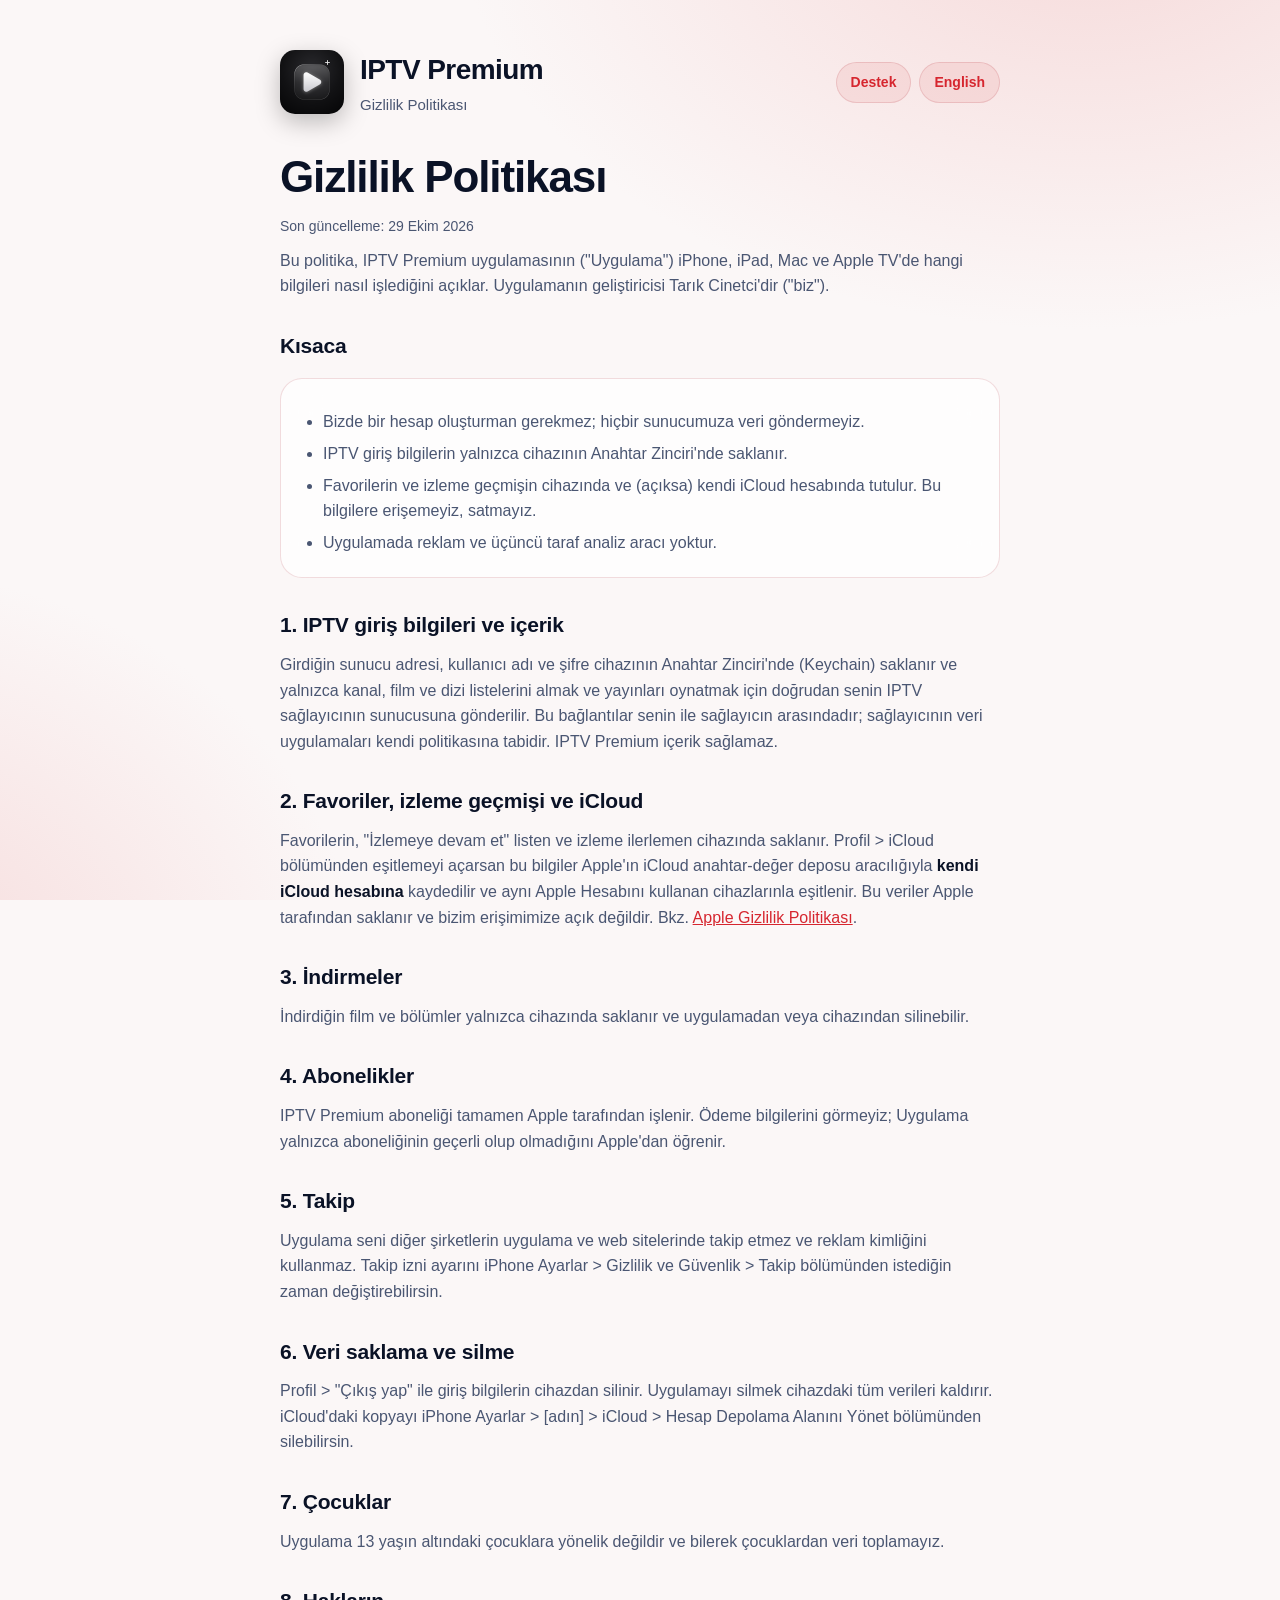
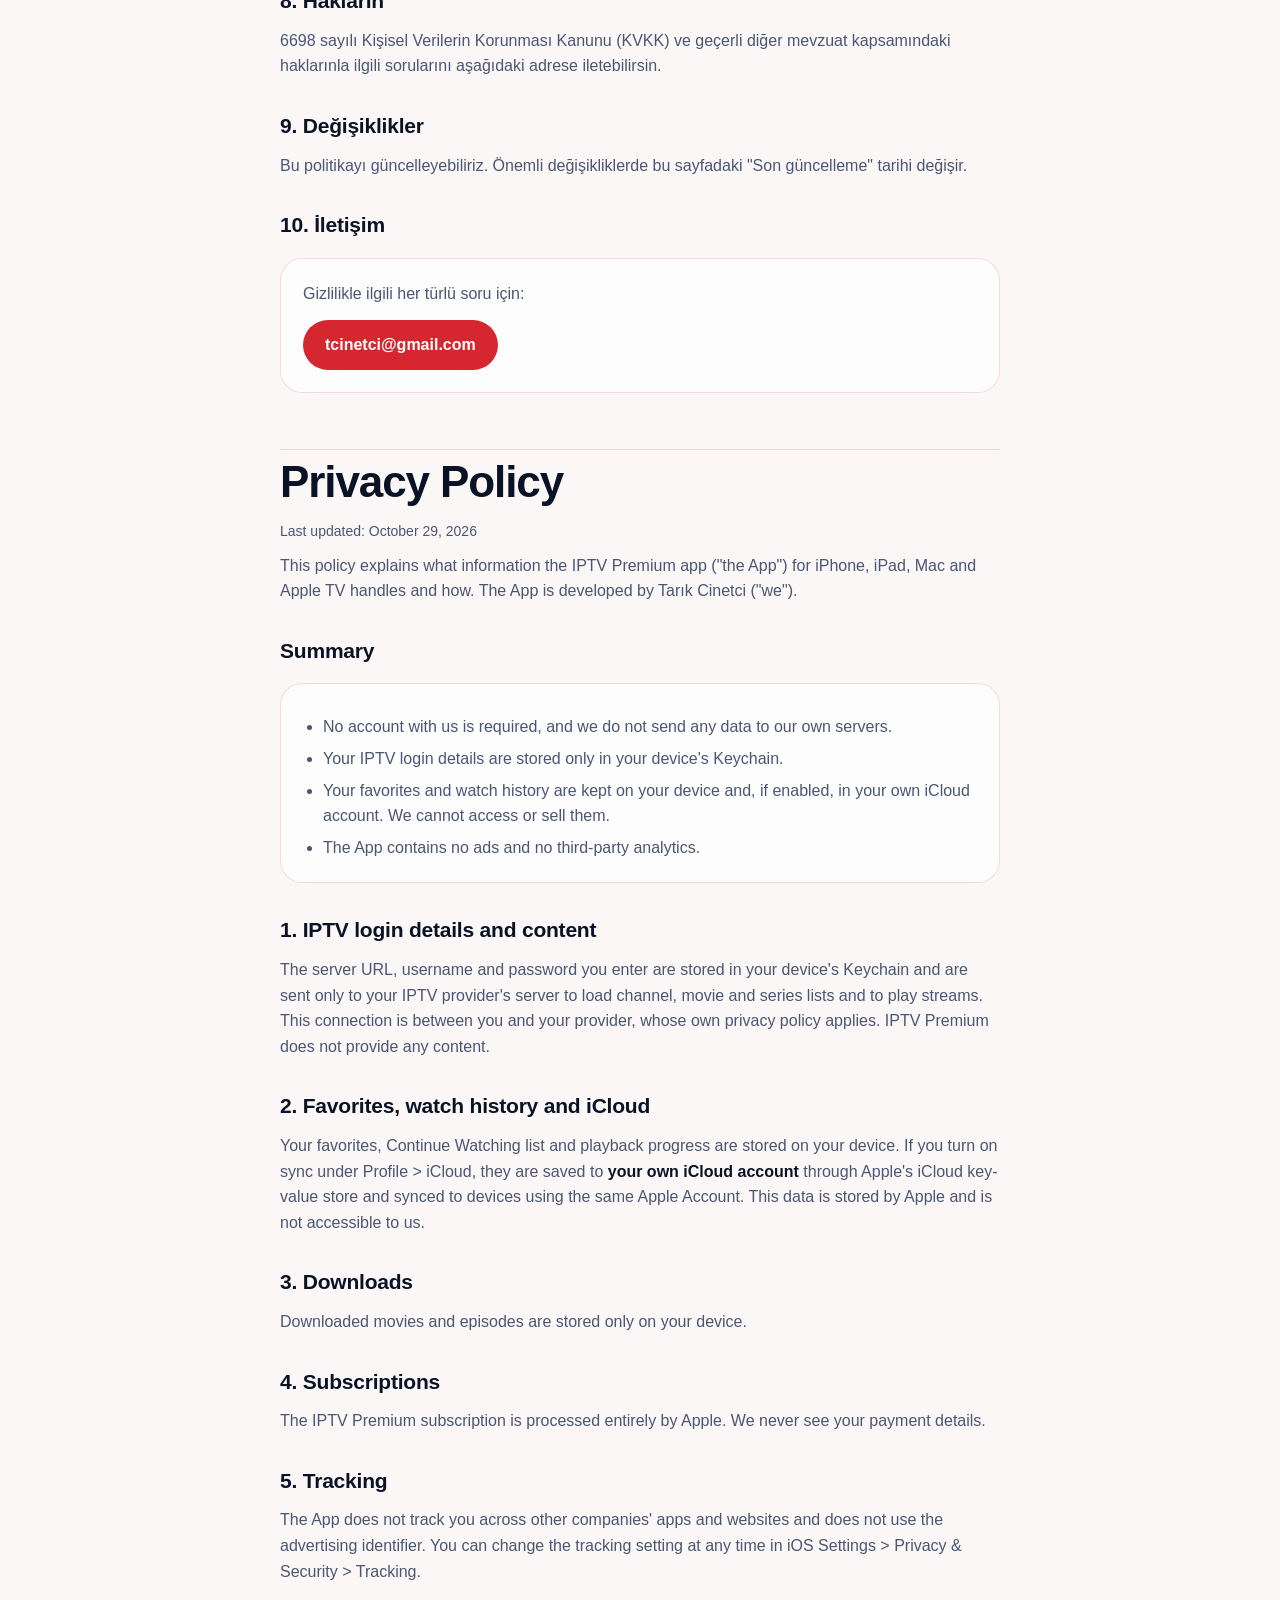
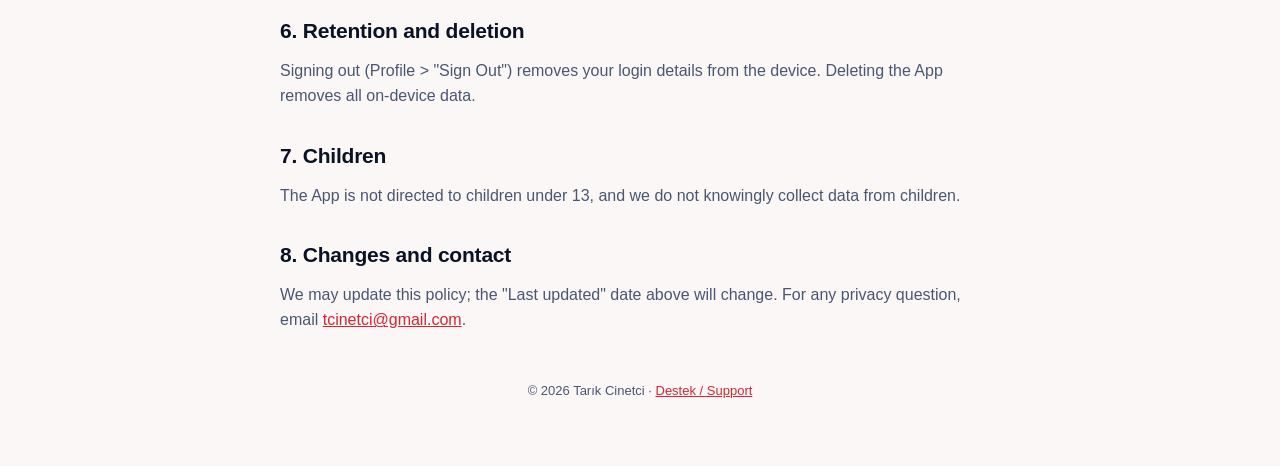
==== iptvpremium/privacy.html @ ccd3e90a "IPTV Premium support and privacy pages; temporary App Store assets Co-Authored-By: Claude Opus 5.5 <" ====
<!doctype html>
<html lang="tr">
<head>
<meta charset="utf-8">
<meta name="viewport" content="width=device-width, initial-scale=1">
<title>IPTV Premium – Gizlilik Politikası / Privacy Policy</title>
<meta name="description" content="IPTV Premium uygulamasının gizlilik politikası. Privacy policy of the IPTV Premium app.">
<link rel="icon" href="icon.png">
<link rel="apple-touch-icon" href="apple-touch-icon.png">
<link rel="stylesheet" href="style.css">
</head>
<body>
<div class="wrap">
  <header>
    <img src="icon.png" alt="IPTV Premium uygulama ikonu">
    <div>
      <div class="name">IPTV Premium</div>
      <div class="tag">Gizlilik Politikası</div>
    </div>
    <nav>
      <a href="index.html">Destek</a>
      <a href="#english">English</a>
    </nav>
  </header>

  <h1>Gizlilik Politikası</h1>
  <p class="meta">Son güncelleme: 29 Ekim 2026</p>
  <p>Bu politika, IPTV Premium uygulamasının ("Uygulama") iPhone, iPad, Mac ve Apple TV'de hangi bilgileri nasıl işlediğini açıklar. Uygulamanın geliştiricisi Tarık Cinetci'dir ("biz").</p>

  <h2>Kısaca</h2>
  <div class="card">
    <ul>
      <li>Bizde bir hesap oluşturman gerekmez; hiçbir sunucumuza veri göndermeyiz.</li>
      <li>IPTV giriş bilgilerin yalnızca cihazının Anahtar Zinciri'nde saklanır.</li>
      <li>Favorilerin ve izleme geçmişin cihazında ve (açıksa) kendi iCloud hesabında tutulur. Bu bilgilere erişemeyiz, satmayız.</li>
      <li>Uygulamada reklam ve üçüncü taraf analiz aracı yoktur.</li>
    </ul>
  </div>

  <h2>1. IPTV giriş bilgileri ve içerik</h2>
  <p>Girdiğin sunucu adresi, kullanıcı adı ve şifre cihazının Anahtar Zinciri'nde (Keychain) saklanır ve yalnızca kanal, film ve dizi listelerini almak ve yayınları oynatmak için doğrudan senin IPTV sağlayıcının sunucusuna gönderilir. Bu bağlantılar senin ile sağlayıcın arasındadır; sağlayıcının veri uygulamaları kendi politikasına tabidir. IPTV Premium içerik sağlamaz.</p>

  <h2>2. Favoriler, izleme geçmişi ve iCloud</h2>
  <p>Favorilerin, "İzlemeye devam et" listen ve izleme ilerlemen cihazında saklanır. Profil &gt; iCloud bölümünden eşitlemeyi açarsan bu bilgiler Apple'ın iCloud anahtar-değer deposu aracılığıyla <strong>kendi iCloud hesabına</strong> kaydedilir ve aynı Apple Hesabını kullanan cihazlarınla eşitlenir. Bu veriler Apple tarafından saklanır ve bizim erişimimize açık değildir. Bkz. <a href="https://www.apple.com/tr/legal/privacy/">Apple Gizlilik Politikası</a>.</p>

  <h2>3. İndirmeler</h2>
  <p>İndirdiğin film ve bölümler yalnızca cihazında saklanır ve uygulamadan veya cihazından silinebilir.</p>

  <h2>4. Abonelikler</h2>
  <p>IPTV Premium aboneliği tamamen Apple tarafından işlenir. Ödeme bilgilerini görmeyiz; Uygulama yalnızca aboneliğinin geçerli olup olmadığını Apple'dan öğrenir.</p>

  <h2>5. Takip</h2>
  <p>Uygulama seni diğer şirketlerin uygulama ve web sitelerinde takip etmez ve reklam kimliğini kullanmaz. Takip izni ayarını iPhone Ayarlar &gt; Gizlilik ve Güvenlik &gt; Takip bölümünden istediğin zaman değiştirebilirsin.</p>

  <h2>6. Veri saklama ve silme</h2>
  <p>Profil &gt; "Çıkış yap" ile giriş bilgilerin cihazdan silinir. Uygulamayı silmek cihazdaki tüm verileri kaldırır. iCloud'daki kopyayı iPhone Ayarlar &gt; [adın] &gt; iCloud &gt; Hesap Depolama Alanını Yönet bölümünden silebilirsin.</p>

  <h2>7. Çocuklar</h2>
  <p>Uygulama 13 yaşın altındaki çocuklara yönelik değildir ve bilerek çocuklardan veri toplamayız.</p>

  <h2>8. Hakların</h2>
  <p>6698 sayılı Kişisel Verilerin Korunması Kanunu (KVKK) ve geçerli diğer mevzuat kapsamındaki haklarınla ilgili sorularını aşağıdaki adrese iletebilirsin.</p>

  <h2>9. Değişiklikler</h2>
  <p>Bu politikayı güncelleyebiliriz. Önemli değişikliklerde bu sayfadaki "Son güncelleme" tarihi değişir.</p>

  <h2>10. İletişim</h2>
  <div class="card">
    <p>Gizlilikle ilgili her türlü soru için:</p>
    <a class="btn" href="mailto:tcinetci@gmail.com?subject=IPTV%20Premium%20Gizlilik">tcinetci@gmail.com</a>
  </div>

  <section class="lang" id="english" lang="en">
    <h1>Privacy Policy</h1>
    <p class="meta">Last updated: October 29, 2026</p>
    <p>This policy explains what information the IPTV Premium app ("the App") for iPhone, iPad, Mac and Apple TV handles and how. The App is developed by Tarık Cinetci ("we").</p>

    <h2>Summary</h2>
    <div class="card">
      <ul>
        <li>No account with us is required, and we do not send any data to our own servers.</li>
        <li>Your IPTV login details are stored only in your device's Keychain.</li>
        <li>Your favorites and watch history are kept on your device and, if enabled, in your own iCloud account. We cannot access or sell them.</li>
        <li>The App contains no ads and no third-party analytics.</li>
      </ul>
    </div>

    <h2>1. IPTV login details and content</h2>
    <p>The server URL, username and password you enter are stored in your device's Keychain and are sent only to your IPTV provider's server to load channel, movie and series lists and to play streams. This connection is between you and your provider, whose own privacy policy applies. IPTV Premium does not provide any content.</p>

    <h2>2. Favorites, watch history and iCloud</h2>
    <p>Your favorites, Continue Watching list and playback progress are stored on your device. If you turn on sync under Profile &gt; iCloud, they are saved to <strong>your own iCloud account</strong> through Apple's iCloud key-value store and synced to devices using the same Apple Account. This data is stored by Apple and is not accessible to us.</p>

    <h2>3. Downloads</h2>
    <p>Downloaded movies and episodes are stored only on your device.</p>

    <h2>4. Subscriptions</h2>
    <p>The IPTV Premium subscription is processed entirely by Apple. We never see your payment details.</p>

    <h2>5. Tracking</h2>
    <p>The App does not track you across other companies' apps and websites and does not use the advertising identifier. You can change the tracking setting at any time in iOS Settings &gt; Privacy &amp; Security &gt; Tracking.</p>

    <h2>6. Retention and deletion</h2>
    <p>Signing out (Profile &gt; "Sign Out") removes your login details from the device. Deleting the App removes all on-device data.</p>

    <h2>7. Children</h2>
    <p>The App is not directed to children under 13, and we do not knowingly collect data from children.</p>

    <h2>8. Changes and contact</h2>
    <p>We may update this policy; the "Last updated" date above will change. For any privacy question, email <a href="mailto:tcinetci@gmail.com?subject=IPTV%20Premium%20Privacy">tcinetci@gmail.com</a>.</p>
  </section>

  <footer>
    © 2026 Tarık Cinetci · <a href="index.html">Destek / Support</a>
  </footer>
</div>
</body>
</html>
---- iptvpremium/style.css ----
:root {
  --bg: #fbf7f7;
  --bg-2: #f6dada;
  --text: #0a1226;
  --muted: #4a5672;
  --card: rgba(255, 255, 255, 0.72);
  --border: rgba(160, 20, 30, 0.14);
  --accent: #d6262f;
  --accent-soft: rgba(214, 38, 47, 0.08);
}
@media (prefers-color-scheme: dark) {
  :root {
    --bg: #070506;
    --bg-2: #3a0a0e;
    --text: #eef3fd;
    --muted: #a3b2cf;
    --card: rgba(255, 255, 255, 0.06);
    --border: rgba(255, 120, 130, 0.18);
    --accent: #ff4d55;
    --accent-soft: rgba(255, 77, 85, 0.14);
  }
}
* { box-sizing: border-box; margin: 0; padding: 0; }
html { -webkit-text-size-adjust: 100%; }
body {
  font-family: -apple-system, BlinkMacSystemFont, "SF Pro Text", "Inter", "Segoe UI", sans-serif;
  color: var(--text);
  background:
    radial-gradient(900px 600px at 85% -10%, var(--bg-2), transparent 70%),
    radial-gradient(700px 600px at -10% 110%, var(--bg-2), transparent 70%),
    var(--bg);
  background-attachment: fixed;
  min-height: 100vh;
  line-height: 1.6;
}
.wrap { max-width: 760px; margin: 0 auto; padding: 48px 20px 64px; }
header { display: flex; align-items: center; gap: 16px; margin-bottom: 36px; }
header img { width: 64px; height: 64px; border-radius: 15px; box-shadow: 0 8px 24px rgba(0,0,0,.25); }
header .name { font-size: 28px; font-weight: 800; letter-spacing: -0.02em; }
header .tag { color: var(--muted); font-size: 15px; }
nav { margin-left: auto; display: flex; gap: 8px; flex-wrap: wrap; }
nav a {
  font-size: 14px; font-weight: 600; color: var(--accent); text-decoration: none;
  padding: 8px 14px; border-radius: 999px; background: var(--accent-soft); border: 1px solid var(--border);
}
h1 { font-size: clamp(30px, 6vw, 44px); line-height: 1.1; letter-spacing: -0.025em; margin-bottom: 14px; }
h2 { font-size: 21px; letter-spacing: -0.01em; margin: 30px 0 10px; }
h3 { font-size: 17px; margin-bottom: 4px; }
p, li { color: var(--muted); font-size: 16px; }
p + p { margin-top: 10px; }
ul { padding-left: 20px; margin-top: 8px; }
li + li { margin-top: 6px; }
strong { color: var(--text); }
a { color: var(--accent); }
.lead { font-size: 18px; max-width: 620px; }
.card {
  background: var(--card); border: 1px solid var(--border); border-radius: 22px;
  padding: 22px; margin-top: 16px;
  backdrop-filter: blur(20px); -webkit-backdrop-filter: blur(20px);
}
.grid { display: grid; grid-template-columns: repeat(auto-fit, minmax(210px, 1fr)); gap: 12px; margin-top: 18px; }
.grid .card { margin-top: 0; }
.btn {
  display: inline-block; margin-top: 14px; padding: 12px 22px; border-radius: 999px;
  background: var(--accent); color: #fff; font-weight: 700; text-decoration: none;
}
.meta { font-size: 14px; color: var(--muted); margin-bottom: 8px; }
footer { margin-top: 48px; font-size: 13px; color: var(--muted); text-align: center; }
@media (max-width: 560px) {
  header { flex-wrap: wrap; }
  nav { margin-left: 0; width: 100%; }
}
.lang { margin-top: 56px; padding-top: 8px; border-top: 1px solid var(--border); }
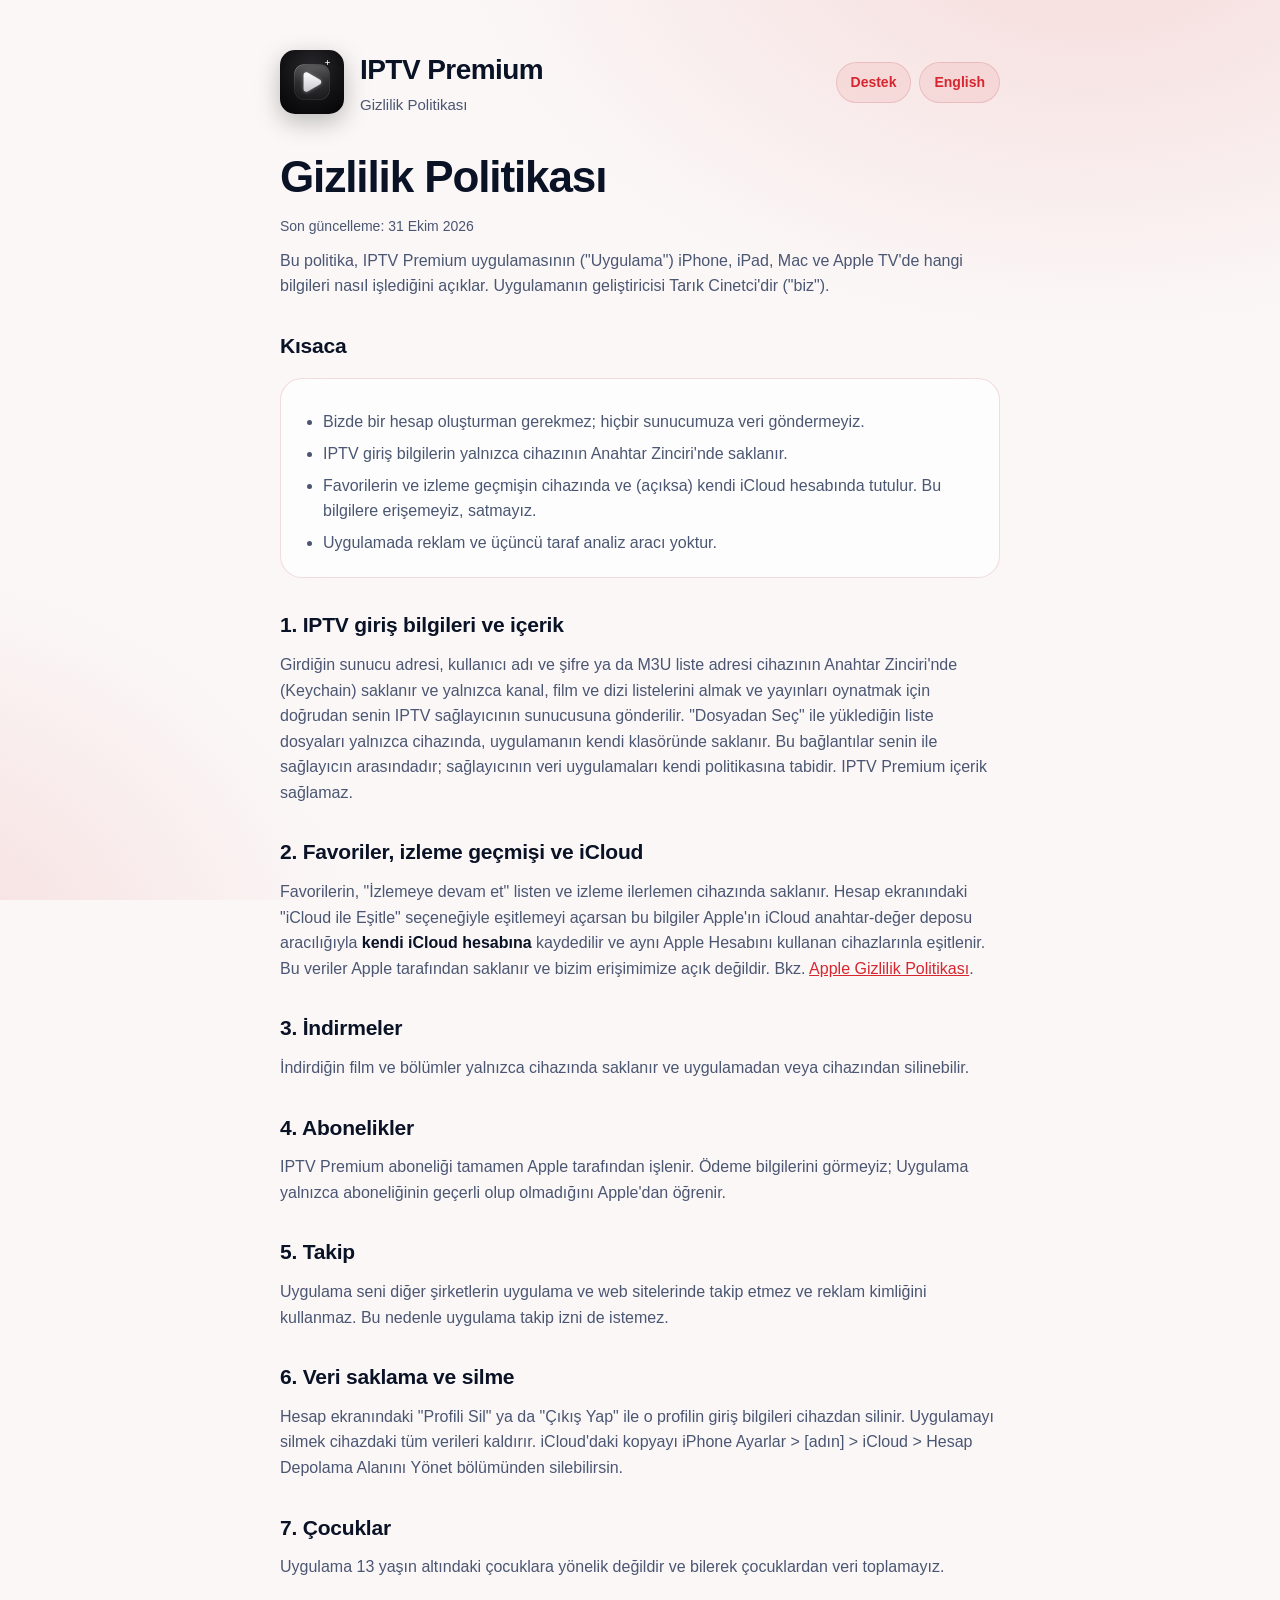
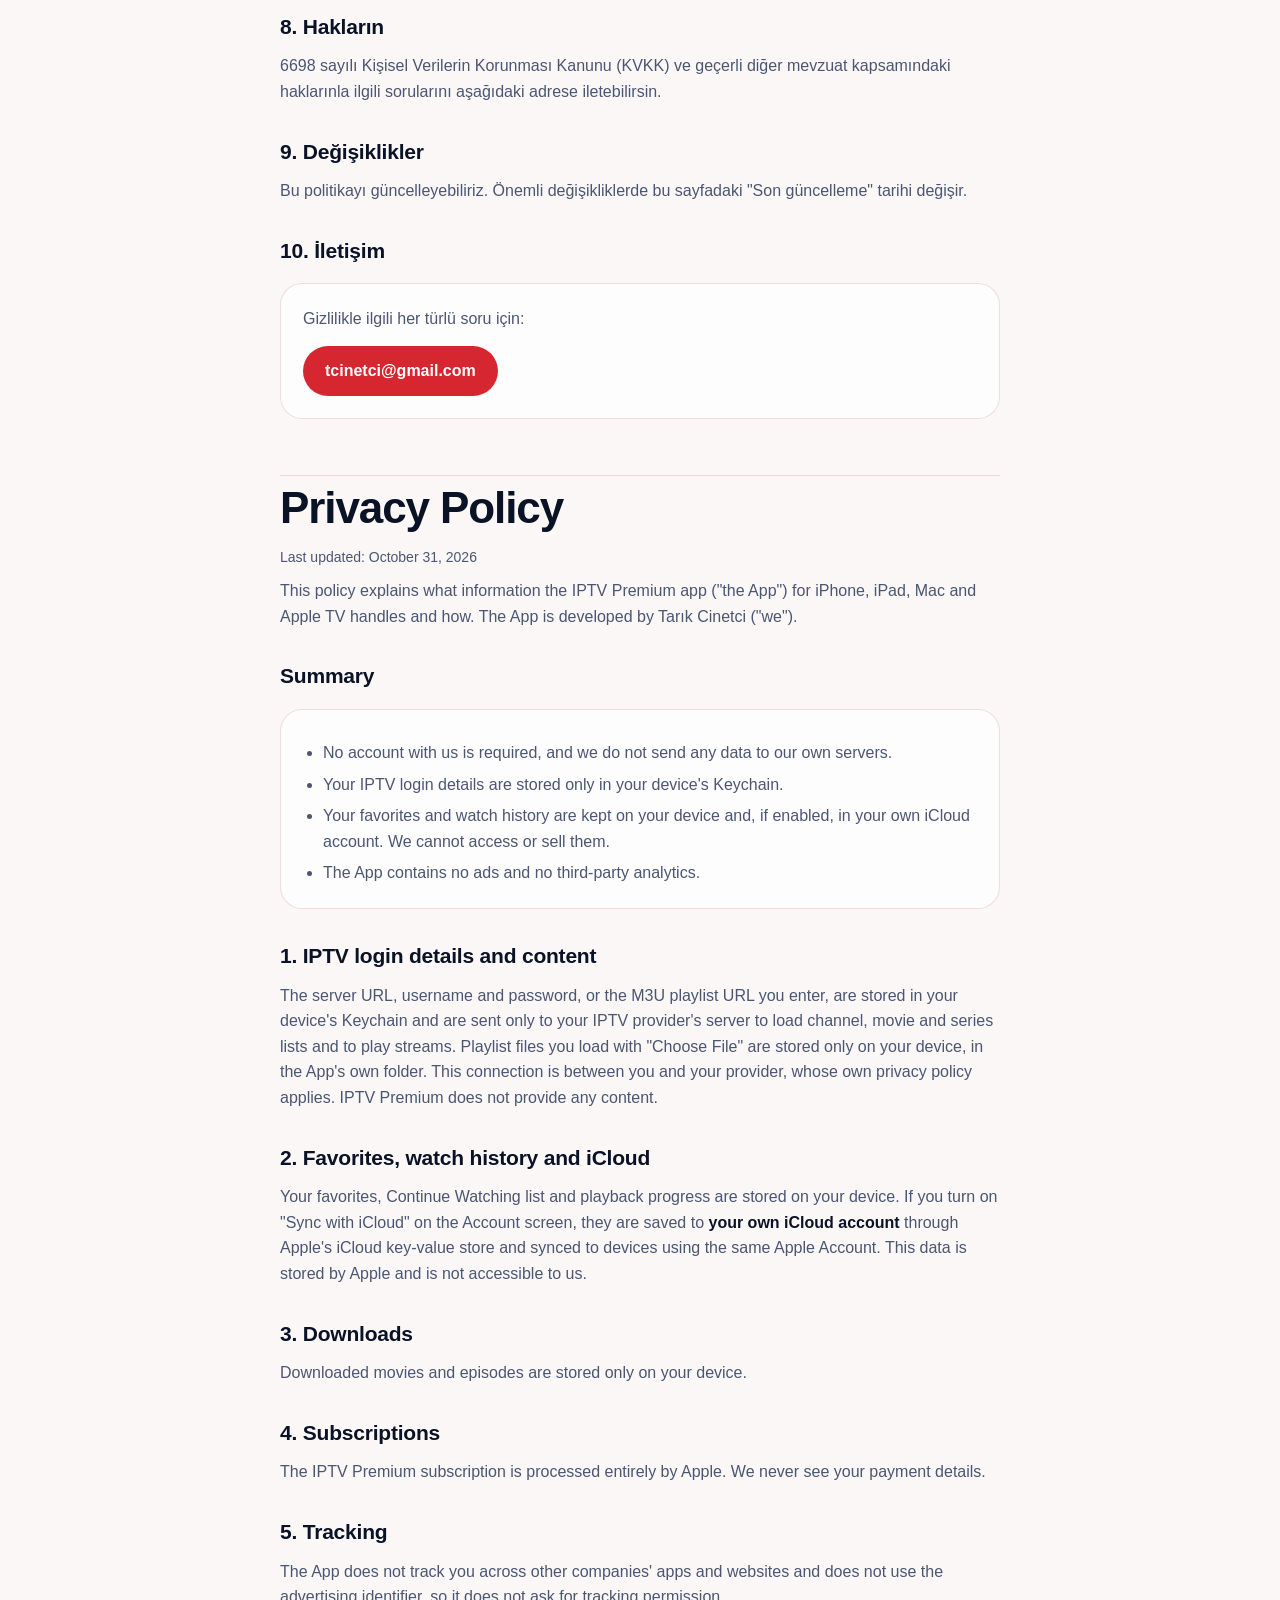
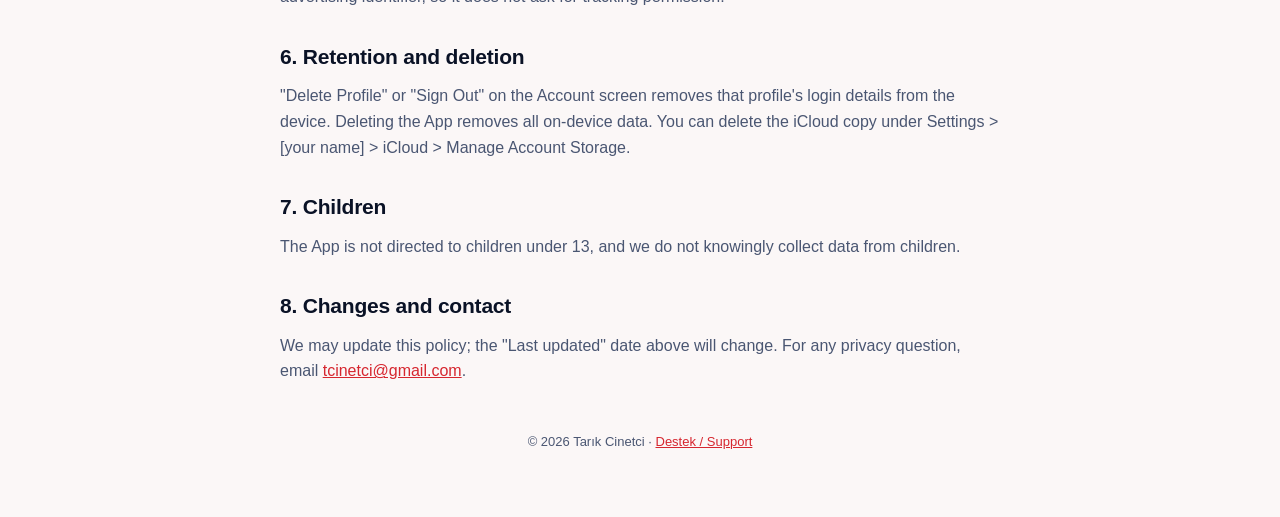
==== commit 44c7899e: "Update IPTV Premium privacy policy: M3U playlists, Delete Profile, no tracking prompt" ====
--- a/iptvpremium/privacy.html
+++ b/iptvpremium/privacy.html
@@ -24,7 +24,7 @@
   </header>
 
   <h1>Gizlilik Politikası</h1>
-  <p class="meta">Son güncelleme: 29 Ekim 2026</p>
+  <p class="meta">Son güncelleme: 31 Ekim 2026</p>
   <p>Bu politika, IPTV Premium uygulamasının ("Uygulama") iPhone, iPad, Mac ve Apple TV'de hangi bilgileri nasıl işlediğini açıklar. Uygulamanın geliştiricisi Tarık Cinetci'dir ("biz").</p>
 
   <h2>Kısaca</h2>
@@ -38,10 +38,10 @@
   </div>
 
   <h2>1. IPTV giriş bilgileri ve içerik</h2>
-  <p>Girdiğin sunucu adresi, kullanıcı adı ve şifre cihazının Anahtar Zinciri'nde (Keychain) saklanır ve yalnızca kanal, film ve dizi listelerini almak ve yayınları oynatmak için doğrudan senin IPTV sağlayıcının sunucusuna gönderilir. Bu bağlantılar senin ile sağlayıcın arasındadır; sağlayıcının veri uygulamaları kendi politikasına tabidir. IPTV Premium içerik sağlamaz.</p>
+  <p>Girdiğin sunucu adresi, kullanıcı adı ve şifre ya da M3U liste adresi cihazının Anahtar Zinciri'nde (Keychain) saklanır ve yalnızca kanal, film ve dizi listelerini almak ve yayınları oynatmak için doğrudan senin IPTV sağlayıcının sunucusuna gönderilir. "Dosyadan Seç" ile yüklediğin liste dosyaları yalnızca cihazında, uygulamanın kendi klasöründe saklanır. Bu bağlantılar senin ile sağlayıcın arasındadır; sağlayıcının veri uygulamaları kendi politikasına tabidir. IPTV Premium içerik sağlamaz.</p>
 
   <h2>2. Favoriler, izleme geçmişi ve iCloud</h2>
-  <p>Favorilerin, "İzlemeye devam et" listen ve izleme ilerlemen cihazında saklanır. Profil &gt; iCloud bölümünden eşitlemeyi açarsan bu bilgiler Apple'ın iCloud anahtar-değer deposu aracılığıyla <strong>kendi iCloud hesabına</strong> kaydedilir ve aynı Apple Hesabını kullanan cihazlarınla eşitlenir. Bu veriler Apple tarafından saklanır ve bizim erişimimize açık değildir. Bkz. <a href="https://www.apple.com/tr/legal/privacy/">Apple Gizlilik Politikası</a>.</p>
+  <p>Favorilerin, "İzlemeye devam et" listen ve izleme ilerlemen cihazında saklanır. Hesap ekranındaki "iCloud ile Eşitle" seçeneğiyle eşitlemeyi açarsan bu bilgiler Apple'ın iCloud anahtar-değer deposu aracılığıyla <strong>kendi iCloud hesabına</strong> kaydedilir ve aynı Apple Hesabını kullanan cihazlarınla eşitlenir. Bu veriler Apple tarafından saklanır ve bizim erişimimize açık değildir. Bkz. <a href="https://www.apple.com/tr/legal/privacy/">Apple Gizlilik Politikası</a>.</p>
 
   <h2>3. İndirmeler</h2>
   <p>İndirdiğin film ve bölümler yalnızca cihazında saklanır ve uygulamadan veya cihazından silinebilir.</p>
@@ -50,10 +50,10 @@
   <p>IPTV Premium aboneliği tamamen Apple tarafından işlenir. Ödeme bilgilerini görmeyiz; Uygulama yalnızca aboneliğinin geçerli olup olmadığını Apple'dan öğrenir.</p>
 
   <h2>5. Takip</h2>
-  <p>Uygulama seni diğer şirketlerin uygulama ve web sitelerinde takip etmez ve reklam kimliğini kullanmaz. Takip izni ayarını iPhone Ayarlar &gt; Gizlilik ve Güvenlik &gt; Takip bölümünden istediğin zaman değiştirebilirsin.</p>
+  <p>Uygulama seni diğer şirketlerin uygulama ve web sitelerinde takip etmez ve reklam kimliğini kullanmaz. Bu nedenle uygulama takip izni de istemez.</p>
 
   <h2>6. Veri saklama ve silme</h2>
-  <p>Profil &gt; "Çıkış yap" ile giriş bilgilerin cihazdan silinir. Uygulamayı silmek cihazdaki tüm verileri kaldırır. iCloud'daki kopyayı iPhone Ayarlar &gt; [adın] &gt; iCloud &gt; Hesap Depolama Alanını Yönet bölümünden silebilirsin.</p>
+  <p>Hesap ekranındaki "Profili Sil" ya da "Çıkış Yap" ile o profilin giriş bilgileri cihazdan silinir. Uygulamayı silmek cihazdaki tüm verileri kaldırır. iCloud'daki kopyayı iPhone Ayarlar &gt; [adın] &gt; iCloud &gt; Hesap Depolama Alanını Yönet bölümünden silebilirsin.</p>
 
   <h2>7. Çocuklar</h2>
   <p>Uygulama 13 yaşın altındaki çocuklara yönelik değildir ve bilerek çocuklardan veri toplamayız.</p>
@@ -72,7 +72,7 @@
 
   <section class="lang" id="english" lang="en">
     <h1>Privacy Policy</h1>
-    <p class="meta">Last updated: October 29, 2026</p>
+    <p class="meta">Last updated: October 31, 2026</p>
     <p>This policy explains what information the IPTV Premium app ("the App") for iPhone, iPad, Mac and Apple TV handles and how. The App is developed by Tarık Cinetci ("we").</p>
 
     <h2>Summary</h2>
@@ -86,10 +86,10 @@
     </div>
 
     <h2>1. IPTV login details and content</h2>
-    <p>The server URL, username and password you enter are stored in your device's Keychain and are sent only to your IPTV provider's server to load channel, movie and series lists and to play streams. This connection is between you and your provider, whose own privacy policy applies. IPTV Premium does not provide any content.</p>
+    <p>The server URL, username and password, or the M3U playlist URL you enter, are stored in your device's Keychain and are sent only to your IPTV provider's server to load channel, movie and series lists and to play streams. Playlist files you load with "Choose File" are stored only on your device, in the App's own folder. This connection is between you and your provider, whose own privacy policy applies. IPTV Premium does not provide any content.</p>
 
     <h2>2. Favorites, watch history and iCloud</h2>
-    <p>Your favorites, Continue Watching list and playback progress are stored on your device. If you turn on sync under Profile &gt; iCloud, they are saved to <strong>your own iCloud account</strong> through Apple's iCloud key-value store and synced to devices using the same Apple Account. This data is stored by Apple and is not accessible to us.</p>
+    <p>Your favorites, Continue Watching list and playback progress are stored on your device. If you turn on "Sync with iCloud" on the Account screen, they are saved to <strong>your own iCloud account</strong> through Apple's iCloud key-value store and synced to devices using the same Apple Account. This data is stored by Apple and is not accessible to us.</p>
 
     <h2>3. Downloads</h2>
     <p>Downloaded movies and episodes are stored only on your device.</p>
@@ -98,10 +98,10 @@
     <p>The IPTV Premium subscription is processed entirely by Apple. We never see your payment details.</p>
 
     <h2>5. Tracking</h2>
-    <p>The App does not track you across other companies' apps and websites and does not use the advertising identifier. You can change the tracking setting at any time in iOS Settings &gt; Privacy &amp; Security &gt; Tracking.</p>
+    <p>The App does not track you across other companies' apps and websites and does not use the advertising identifier, so it does not ask for tracking permission.</p>
 
     <h2>6. Retention and deletion</h2>
-    <p>Signing out (Profile &gt; "Sign Out") removes your login details from the device. Deleting the App removes all on-device data.</p>
+    <p>"Delete Profile" or "Sign Out" on the Account screen removes that profile's login details from the device. Deleting the App removes all on-device data. You can delete the iCloud copy under Settings &gt; [your name] &gt; iCloud &gt; Manage Account Storage.</p>
 
     <h2>7. Children</h2>
     <p>The App is not directed to children under 13, and we do not knowingly collect data from children.</p>
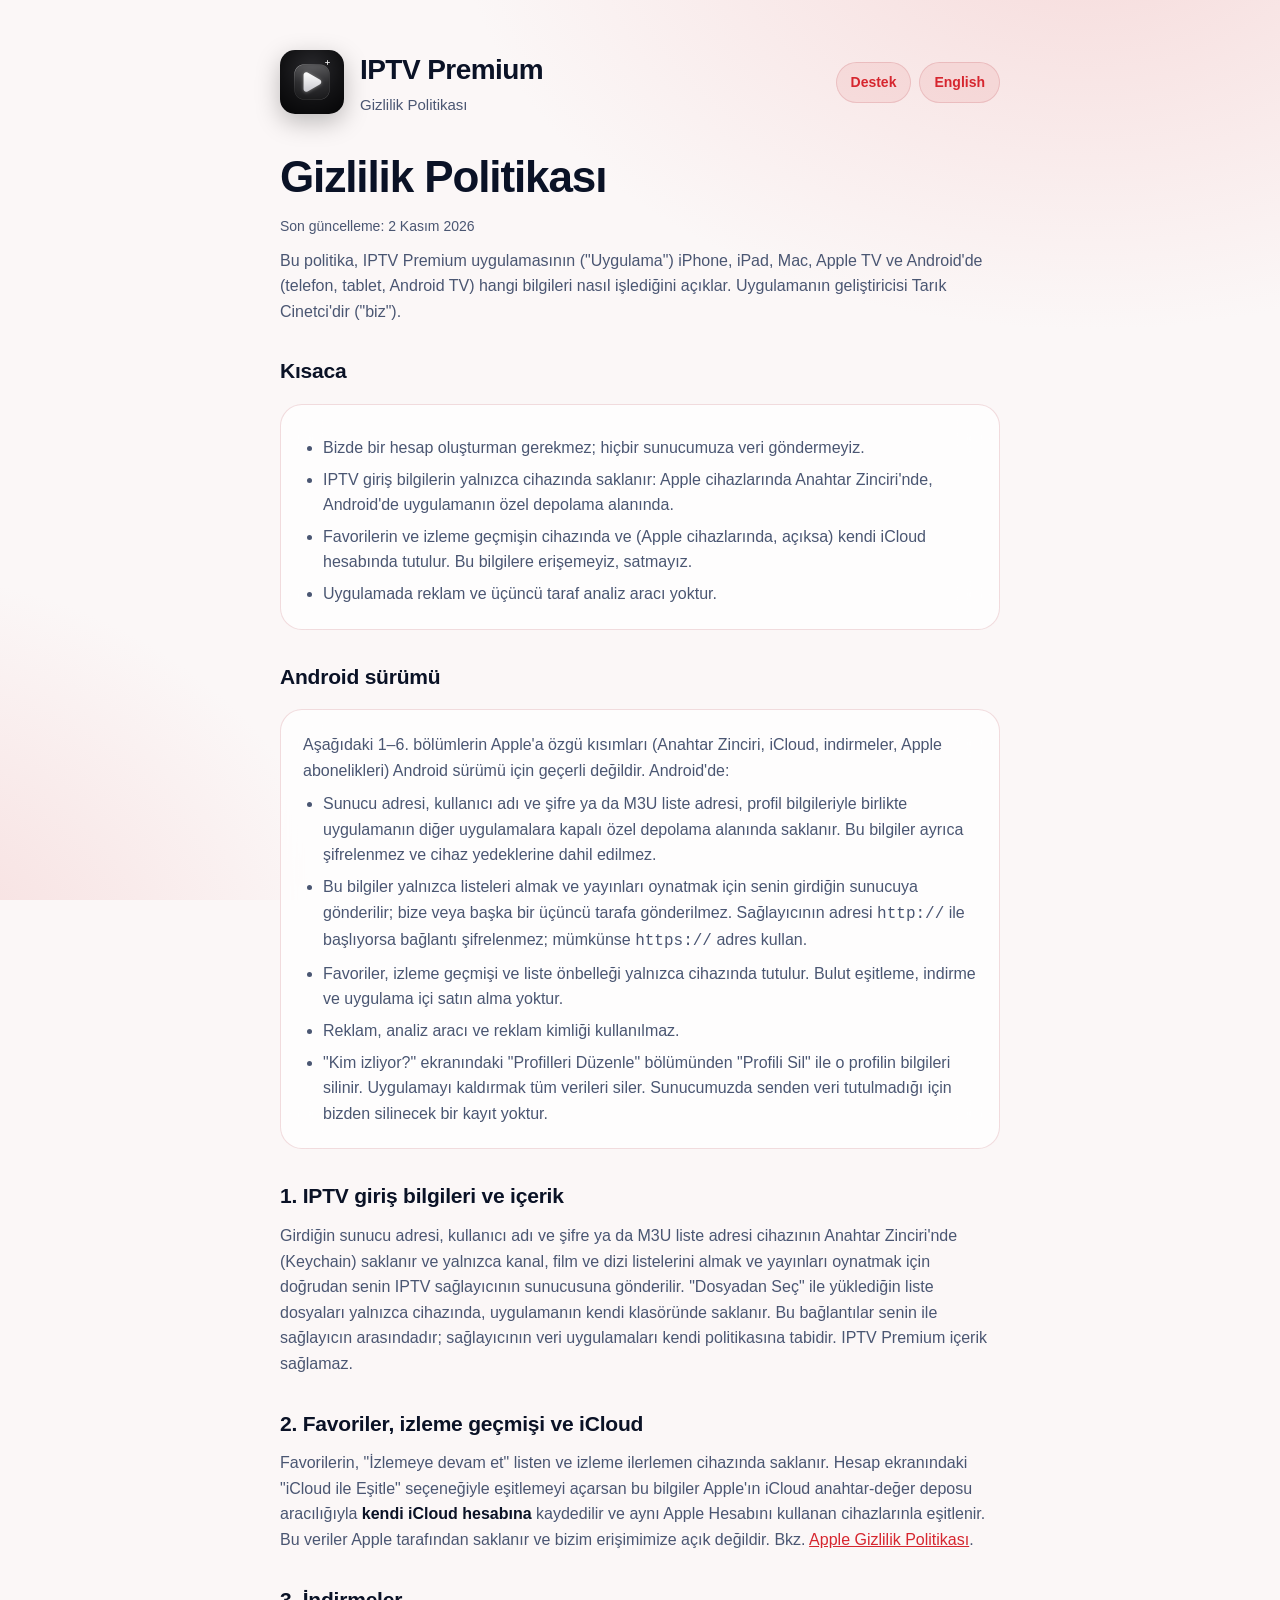
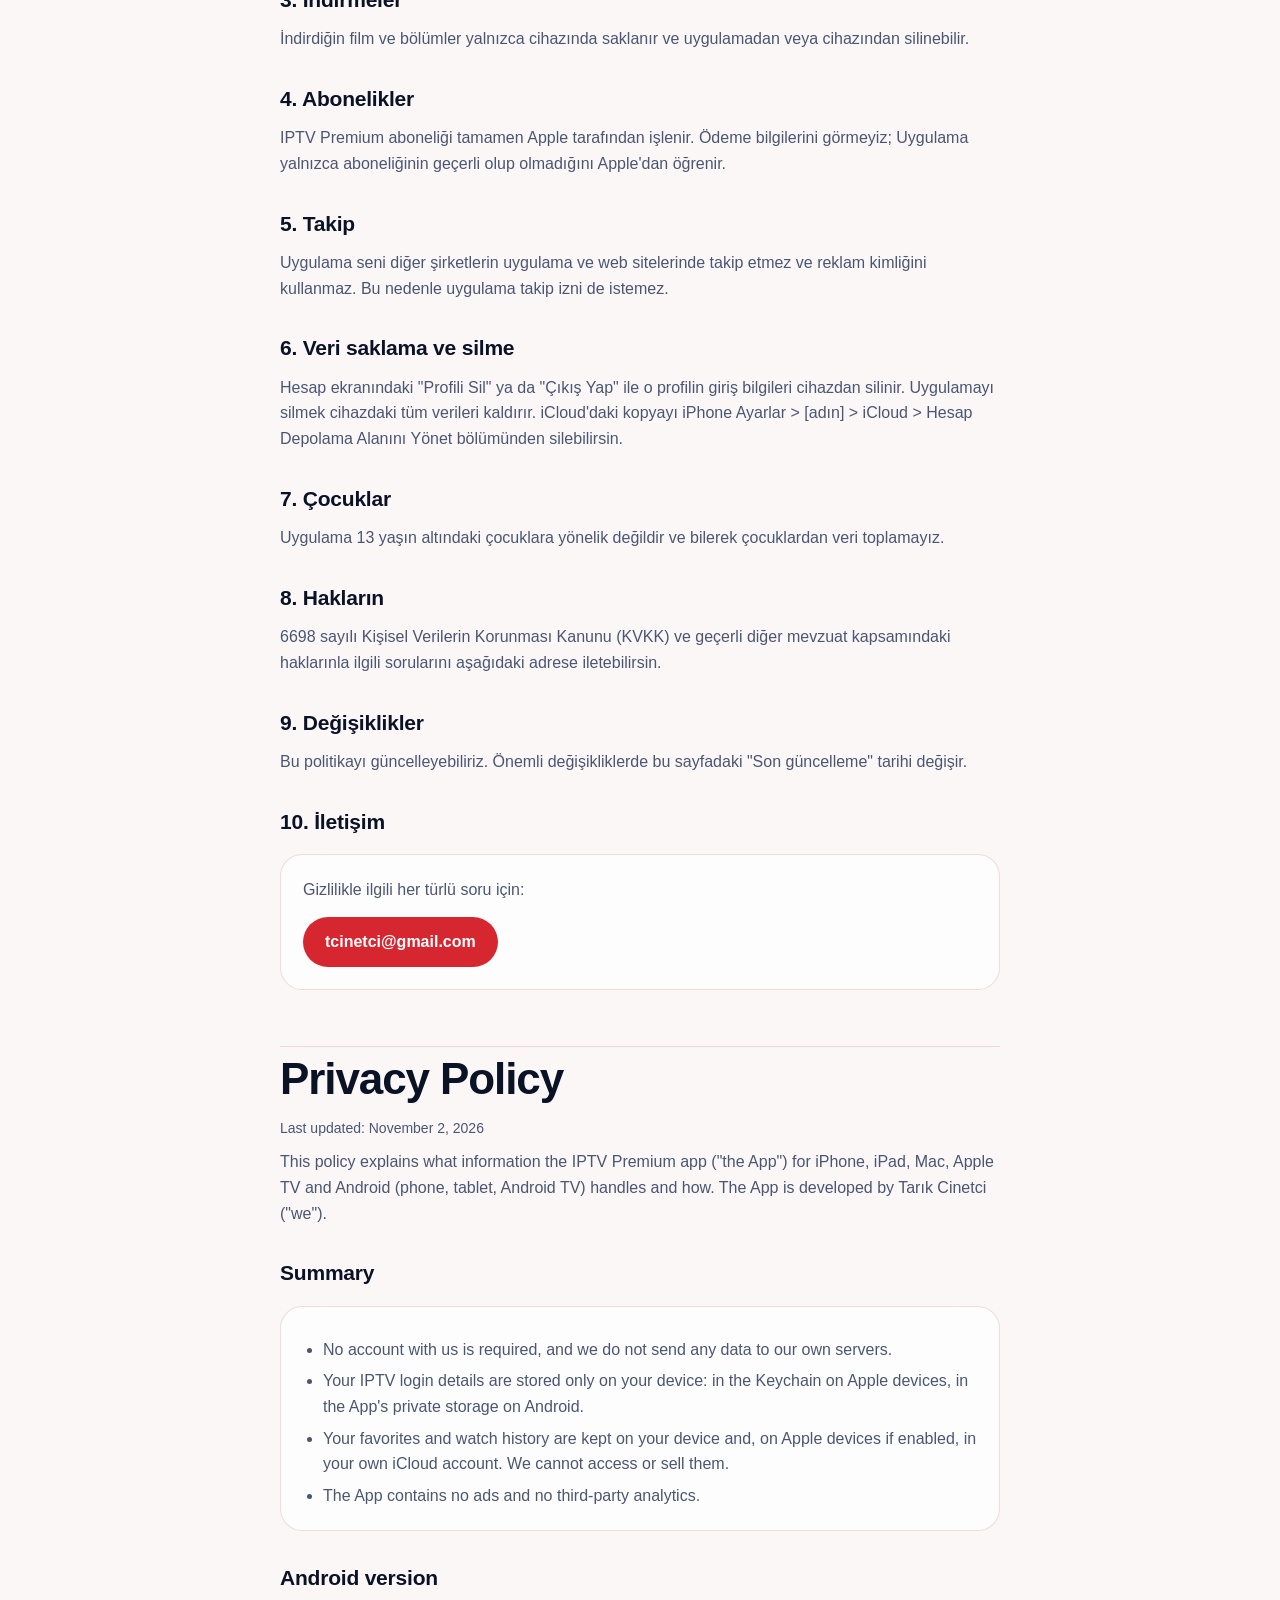
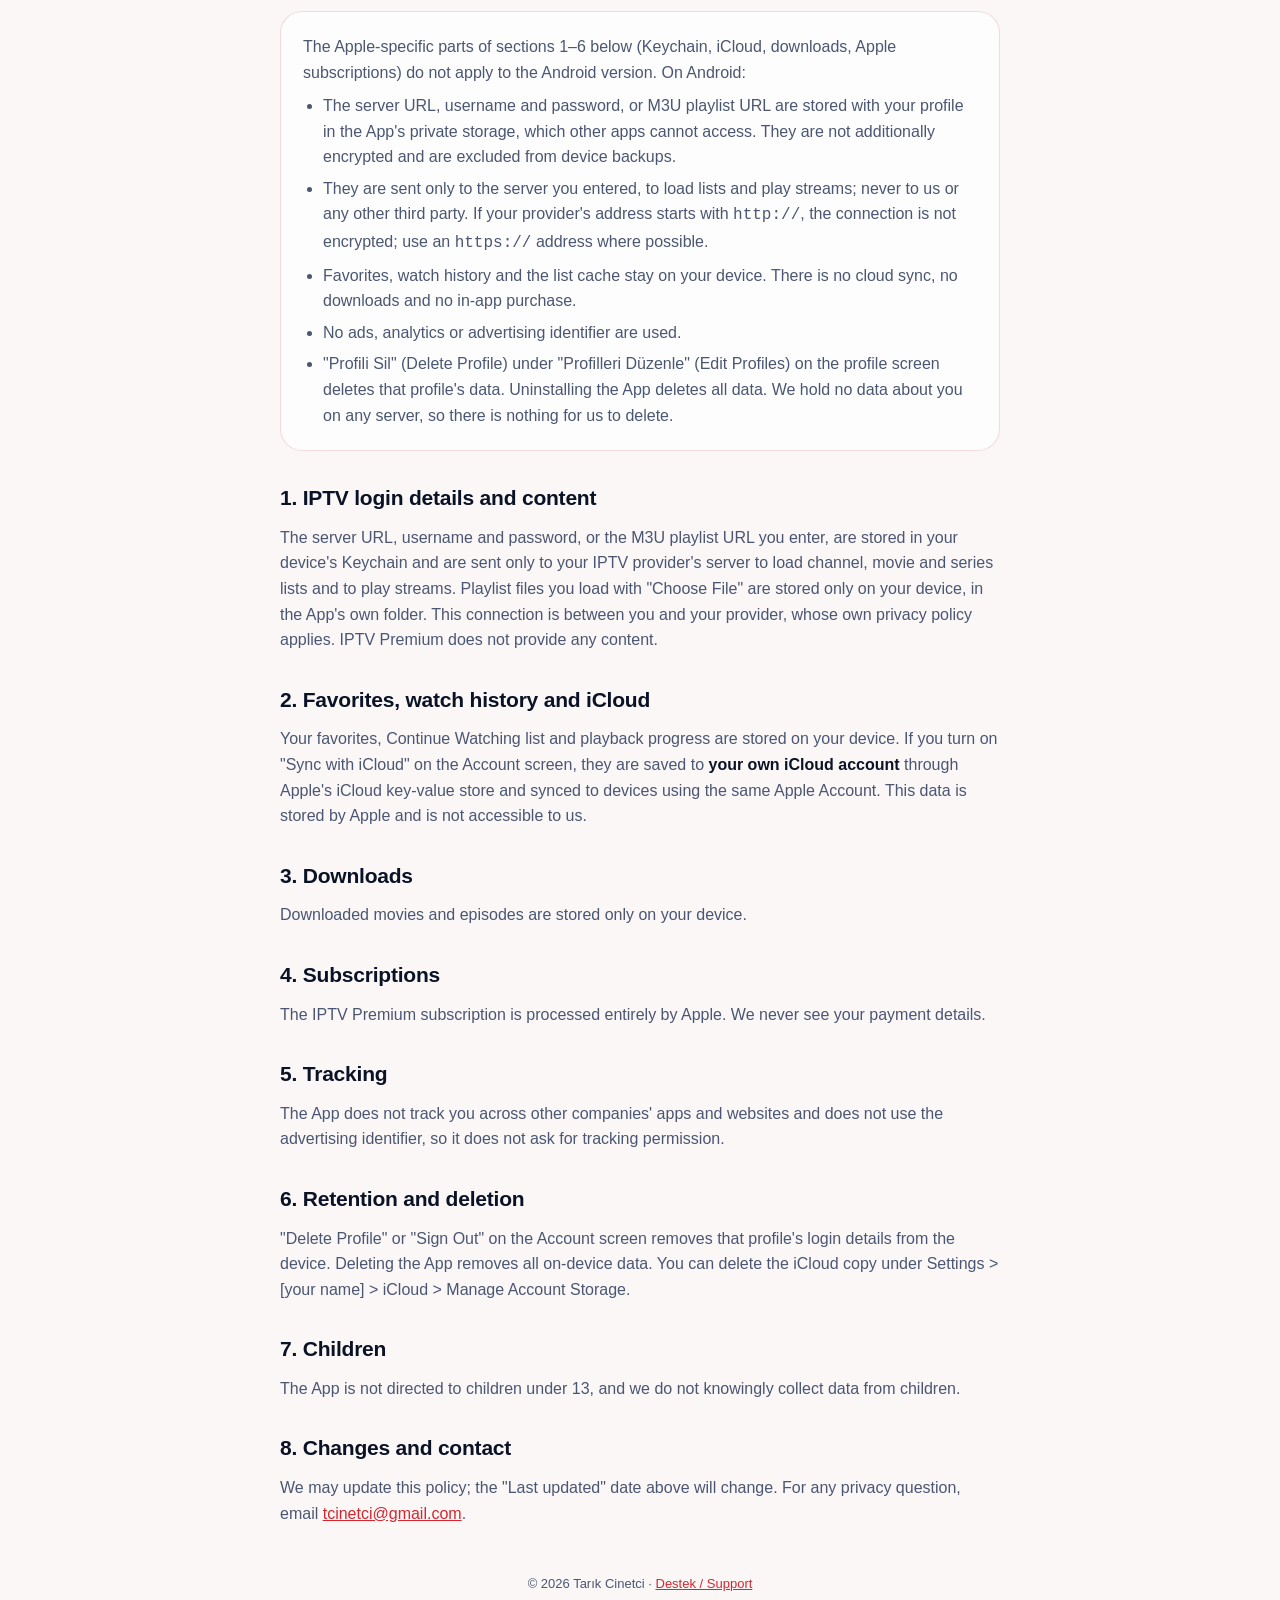
==== commit a053aea5: "IPTV Premium gizlilik politikasına Android bölümü ekle Co-Authored-By: Claude Opus 5.5 <noreply@anth" ====
--- a/iptvpremium/privacy.html
+++ b/iptvpremium/privacy.html
@@ -24,16 +24,28 @@
   </header>
 
   <h1>Gizlilik Politikası</h1>
-  <p class="meta">Son güncelleme: 31 Ekim 2026</p>
-  <p>Bu politika, IPTV Premium uygulamasının ("Uygulama") iPhone, iPad, Mac ve Apple TV'de hangi bilgileri nasıl işlediğini açıklar. Uygulamanın geliştiricisi Tarık Cinetci'dir ("biz").</p>
+  <p class="meta">Son güncelleme: 2 Kasım 2026</p>
+  <p>Bu politika, IPTV Premium uygulamasının ("Uygulama") iPhone, iPad, Mac, Apple TV ve Android'de (telefon, tablet, Android TV) hangi bilgileri nasıl işlediğini açıklar. Uygulamanın geliştiricisi Tarık Cinetci'dir ("biz").</p>
 
   <h2>Kısaca</h2>
   <div class="card">
     <ul>
       <li>Bizde bir hesap oluşturman gerekmez; hiçbir sunucumuza veri göndermeyiz.</li>
-      <li>IPTV giriş bilgilerin yalnızca cihazının Anahtar Zinciri'nde saklanır.</li>
-      <li>Favorilerin ve izleme geçmişin cihazında ve (açıksa) kendi iCloud hesabında tutulur. Bu bilgilere erişemeyiz, satmayız.</li>
+      <li>IPTV giriş bilgilerin yalnızca cihazında saklanır: Apple cihazlarında Anahtar Zinciri'nde, Android'de uygulamanın özel depolama alanında.</li>
+      <li>Favorilerin ve izleme geçmişin cihazında ve (Apple cihazlarında, açıksa) kendi iCloud hesabında tutulur. Bu bilgilere erişemeyiz, satmayız.</li>
       <li>Uygulamada reklam ve üçüncü taraf analiz aracı yoktur.</li>
+    </ul>
+  </div>
+
+  <h2>Android sürümü</h2>
+  <div class="card">
+    <p>Aşağıdaki 1–6. bölümlerin Apple'a özgü kısımları (Anahtar Zinciri, iCloud, indirmeler, Apple abonelikleri) Android sürümü için geçerli değildir. Android'de:</p>
+    <ul>
+      <li>Sunucu adresi, kullanıcı adı ve şifre ya da M3U liste adresi, profil bilgileriyle birlikte uygulamanın diğer uygulamalara kapalı özel depolama alanında saklanır. Bu bilgiler ayrıca şifrelenmez ve cihaz yedeklerine dahil edilmez.</li>
+      <li>Bu bilgiler yalnızca listeleri almak ve yayınları oynatmak için senin girdiğin sunucuya gönderilir; bize veya başka bir üçüncü tarafa gönderilmez. Sağlayıcının adresi <code>http://</code> ile başlıyorsa bağlantı şifrelenmez; mümkünse <code>https://</code> adres kullan.</li>
+      <li>Favoriler, izleme geçmişi ve liste önbelleği yalnızca cihazında tutulur. Bulut eşitleme, indirme ve uygulama içi satın alma yoktur.</li>
+      <li>Reklam, analiz aracı ve reklam kimliği kullanılmaz.</li>
+      <li>"Kim izliyor?" ekranındaki "Profilleri Düzenle" bölümünden "Profili Sil" ile o profilin bilgileri silinir. Uygulamayı kaldırmak tüm verileri siler. Sunucumuzda senden veri tutulmadığı için bizden silinecek bir kayıt yoktur.</li>
     </ul>
   </div>
 
@@ -72,16 +84,28 @@
 
   <section class="lang" id="english" lang="en">
     <h1>Privacy Policy</h1>
-    <p class="meta">Last updated: October 31, 2026</p>
-    <p>This policy explains what information the IPTV Premium app ("the App") for iPhone, iPad, Mac and Apple TV handles and how. The App is developed by Tarık Cinetci ("we").</p>
+    <p class="meta">Last updated: November 2, 2026</p>
+    <p>This policy explains what information the IPTV Premium app ("the App") for iPhone, iPad, Mac, Apple TV and Android (phone, tablet, Android TV) handles and how. The App is developed by Tarık Cinetci ("we").</p>
 
     <h2>Summary</h2>
     <div class="card">
       <ul>
         <li>No account with us is required, and we do not send any data to our own servers.</li>
-        <li>Your IPTV login details are stored only in your device's Keychain.</li>
-        <li>Your favorites and watch history are kept on your device and, if enabled, in your own iCloud account. We cannot access or sell them.</li>
+        <li>Your IPTV login details are stored only on your device: in the Keychain on Apple devices, in the App's private storage on Android.</li>
+        <li>Your favorites and watch history are kept on your device and, on Apple devices if enabled, in your own iCloud account. We cannot access or sell them.</li>
         <li>The App contains no ads and no third-party analytics.</li>
+      </ul>
+    </div>
+
+    <h2>Android version</h2>
+    <div class="card">
+      <p>The Apple-specific parts of sections 1–6 below (Keychain, iCloud, downloads, Apple subscriptions) do not apply to the Android version. On Android:</p>
+      <ul>
+        <li>The server URL, username and password, or M3U playlist URL are stored with your profile in the App's private storage, which other apps cannot access. They are not additionally encrypted and are excluded from device backups.</li>
+        <li>They are sent only to the server you entered, to load lists and play streams; never to us or any other third party. If your provider's address starts with <code>http://</code>, the connection is not encrypted; use an <code>https://</code> address where possible.</li>
+        <li>Favorites, watch history and the list cache stay on your device. There is no cloud sync, no downloads and no in-app purchase.</li>
+        <li>No ads, analytics or advertising identifier are used.</li>
+        <li>"Profili Sil" (Delete Profile) under "Profilleri Düzenle" (Edit Profiles) on the profile screen deletes that profile's data. Uninstalling the App deletes all data. We hold no data about you on any server, so there is nothing for us to delete.</li>
       </ul>
     </div>
 
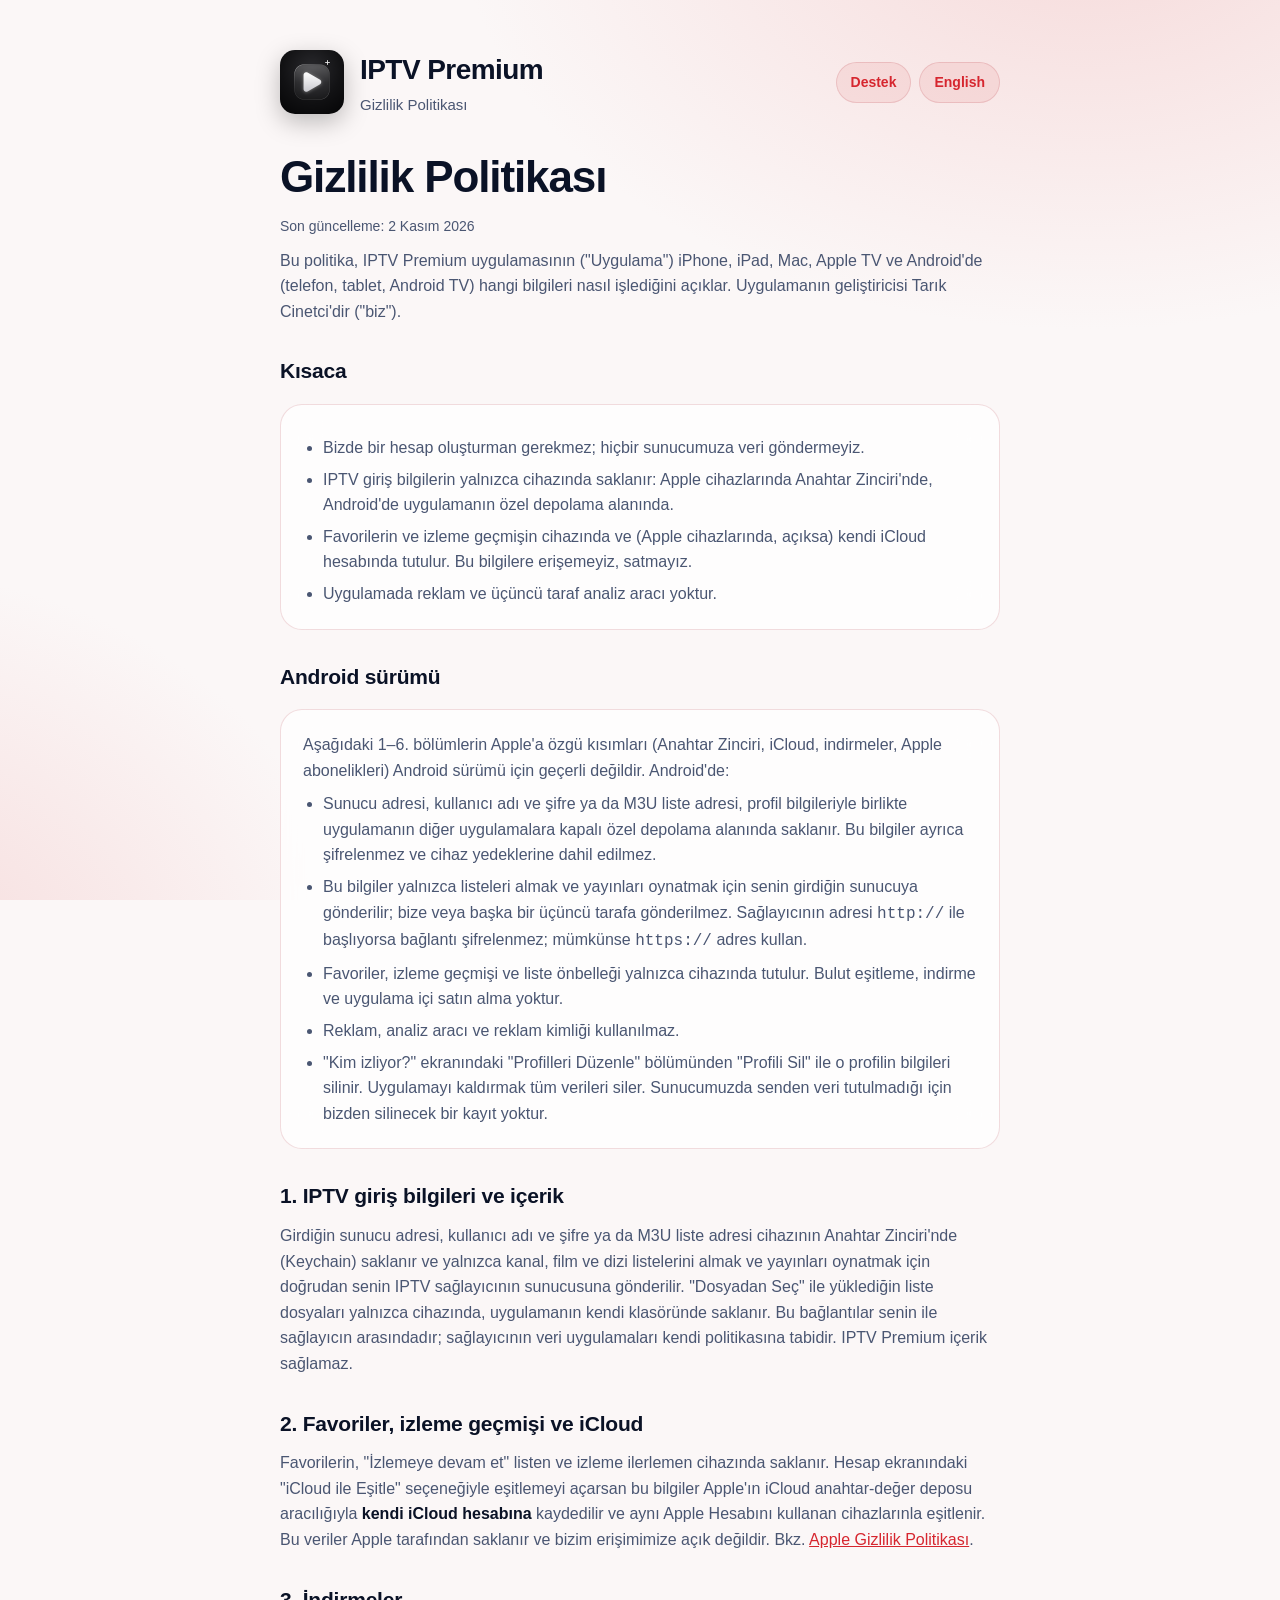
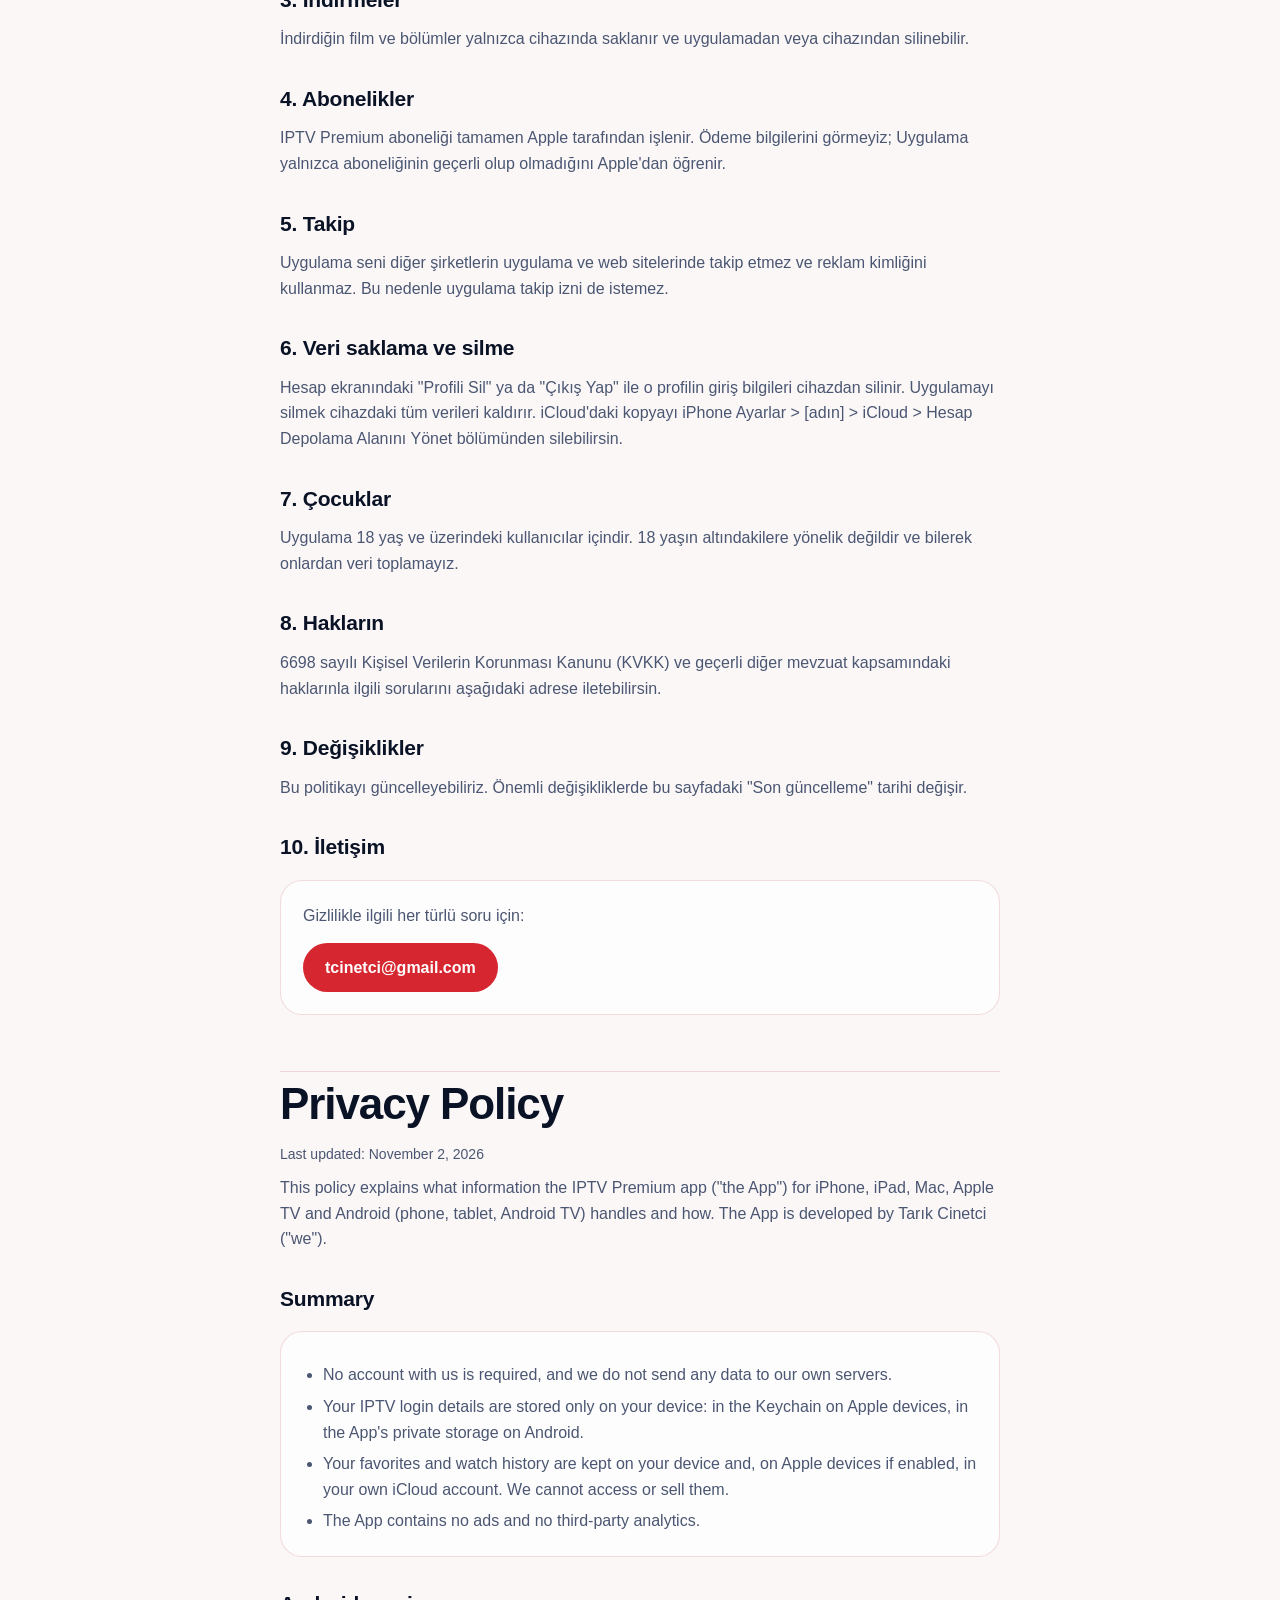
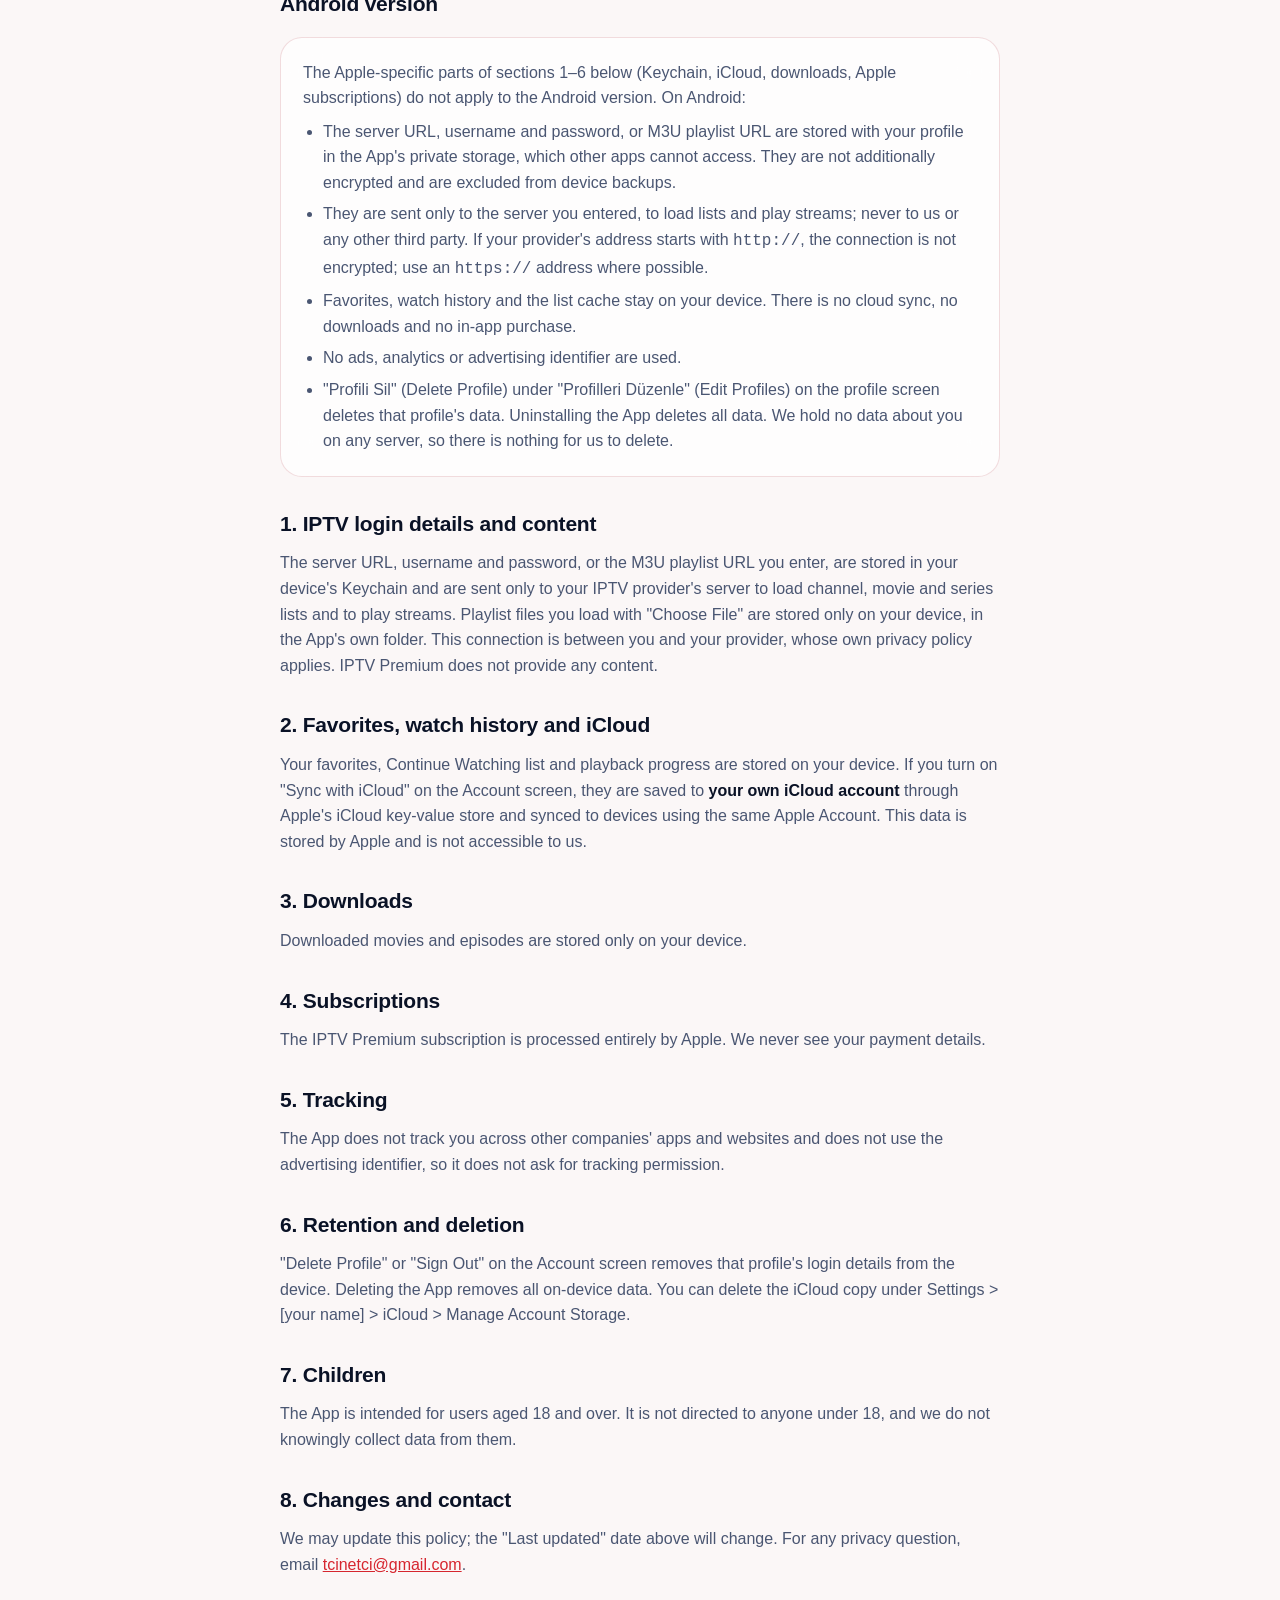
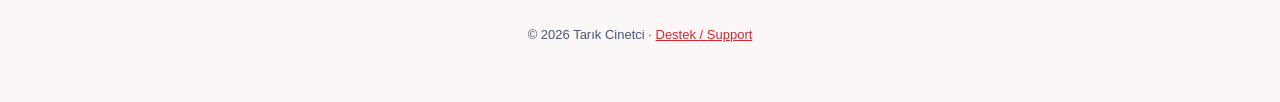
==== commit 084ef2de: "IPTV Premium gizlilik politikasında yaş sınırını 18 yap Co-Authored-By: Claude Opus 5.5 <noreply@ant" ====
--- a/iptvpremium/privacy.html
+++ b/iptvpremium/privacy.html
@@ -68,7 +68,7 @@
   <p>Hesap ekranındaki "Profili Sil" ya da "Çıkış Yap" ile o profilin giriş bilgileri cihazdan silinir. Uygulamayı silmek cihazdaki tüm verileri kaldırır. iCloud'daki kopyayı iPhone Ayarlar &gt; [adın] &gt; iCloud &gt; Hesap Depolama Alanını Yönet bölümünden silebilirsin.</p>
 
   <h2>7. Çocuklar</h2>
-  <p>Uygulama 13 yaşın altındaki çocuklara yönelik değildir ve bilerek çocuklardan veri toplamayız.</p>
+  <p>Uygulama 18 yaş ve üzerindeki kullanıcılar içindir. 18 yaşın altındakilere yönelik değildir ve bilerek onlardan veri toplamayız.</p>
 
   <h2>8. Hakların</h2>
   <p>6698 sayılı Kişisel Verilerin Korunması Kanunu (KVKK) ve geçerli diğer mevzuat kapsamındaki haklarınla ilgili sorularını aşağıdaki adrese iletebilirsin.</p>
@@ -128,7 +128,7 @@
     <p>"Delete Profile" or "Sign Out" on the Account screen removes that profile's login details from the device. Deleting the App removes all on-device data. You can delete the iCloud copy under Settings &gt; [your name] &gt; iCloud &gt; Manage Account Storage.</p>
 
     <h2>7. Children</h2>
-    <p>The App is not directed to children under 13, and we do not knowingly collect data from children.</p>
+    <p>The App is intended for users aged 18 and over. It is not directed to anyone under 18, and we do not knowingly collect data from them.</p>
 
     <h2>8. Changes and contact</h2>
     <p>We may update this policy; the "Last updated" date above will change. For any privacy question, email <a href="mailto:tcinetci@gmail.com?subject=IPTV%20Premium%20Privacy">tcinetci@gmail.com</a>.</p>
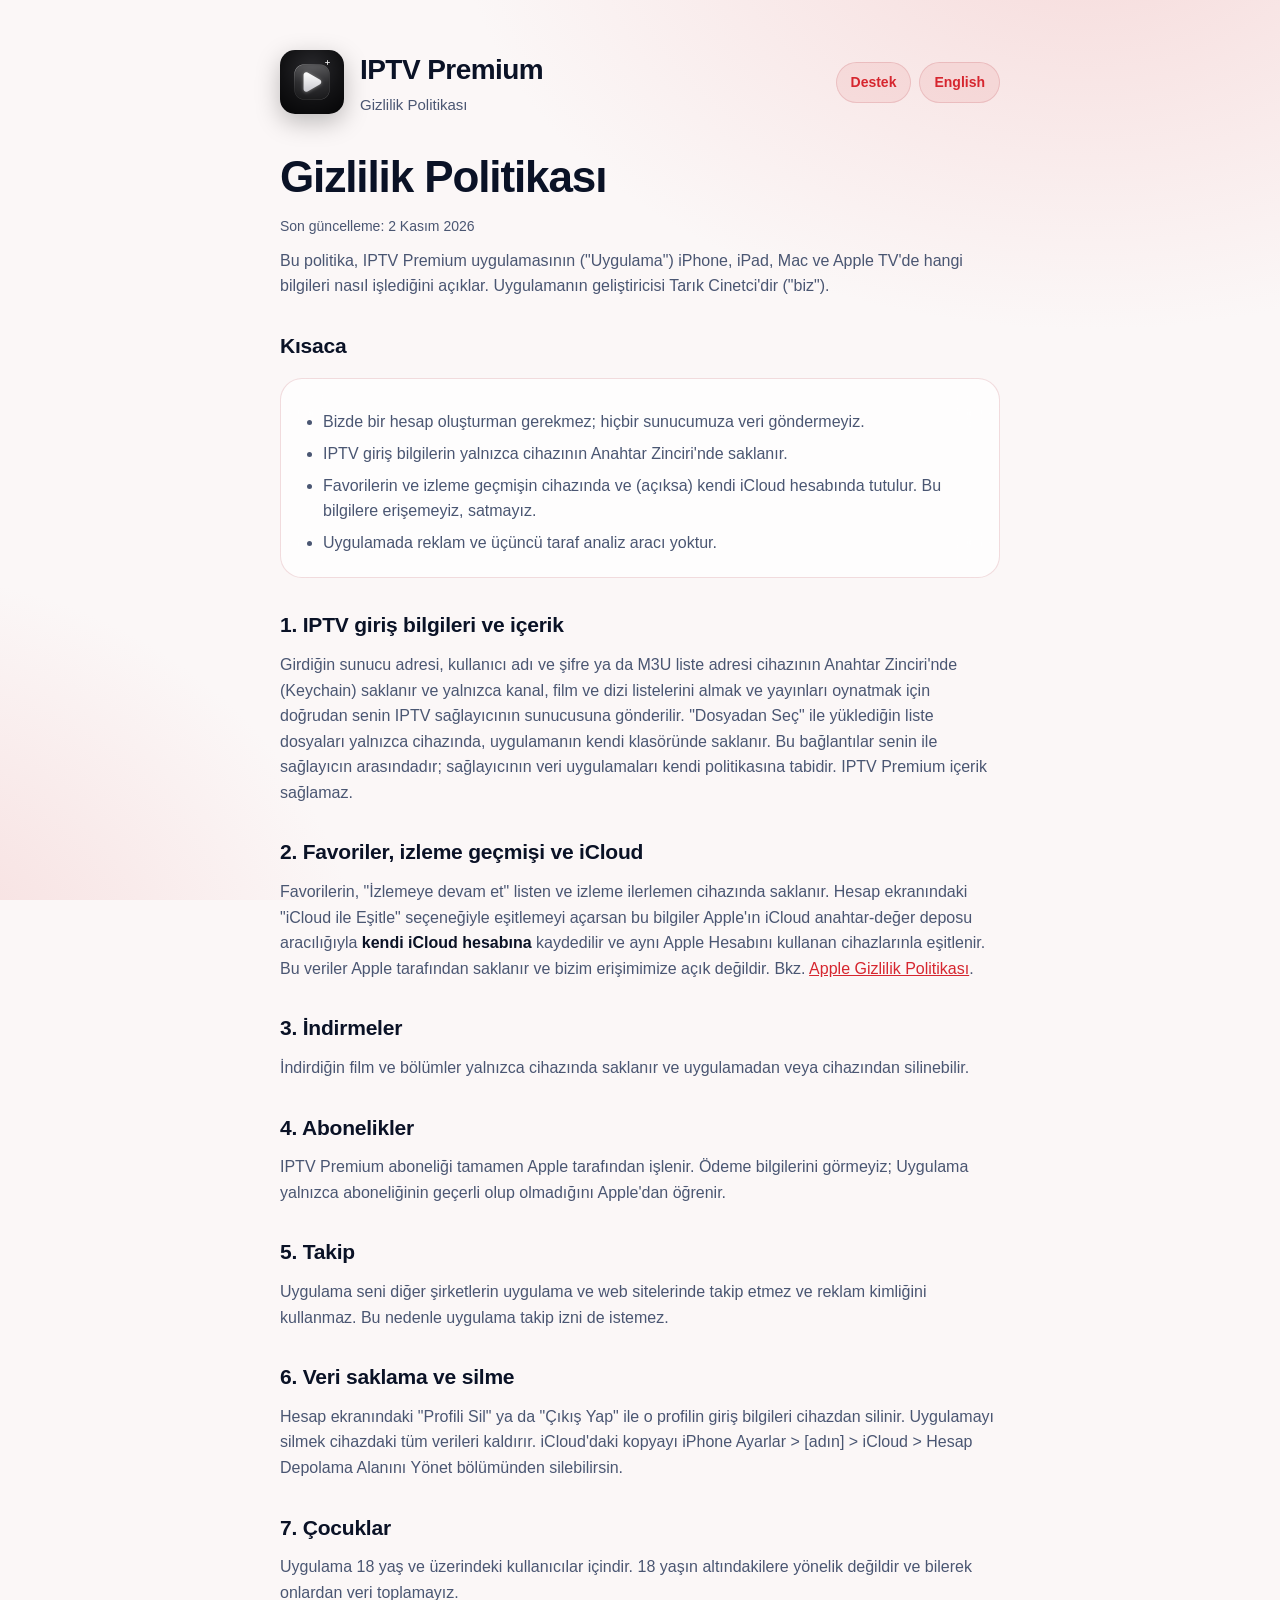
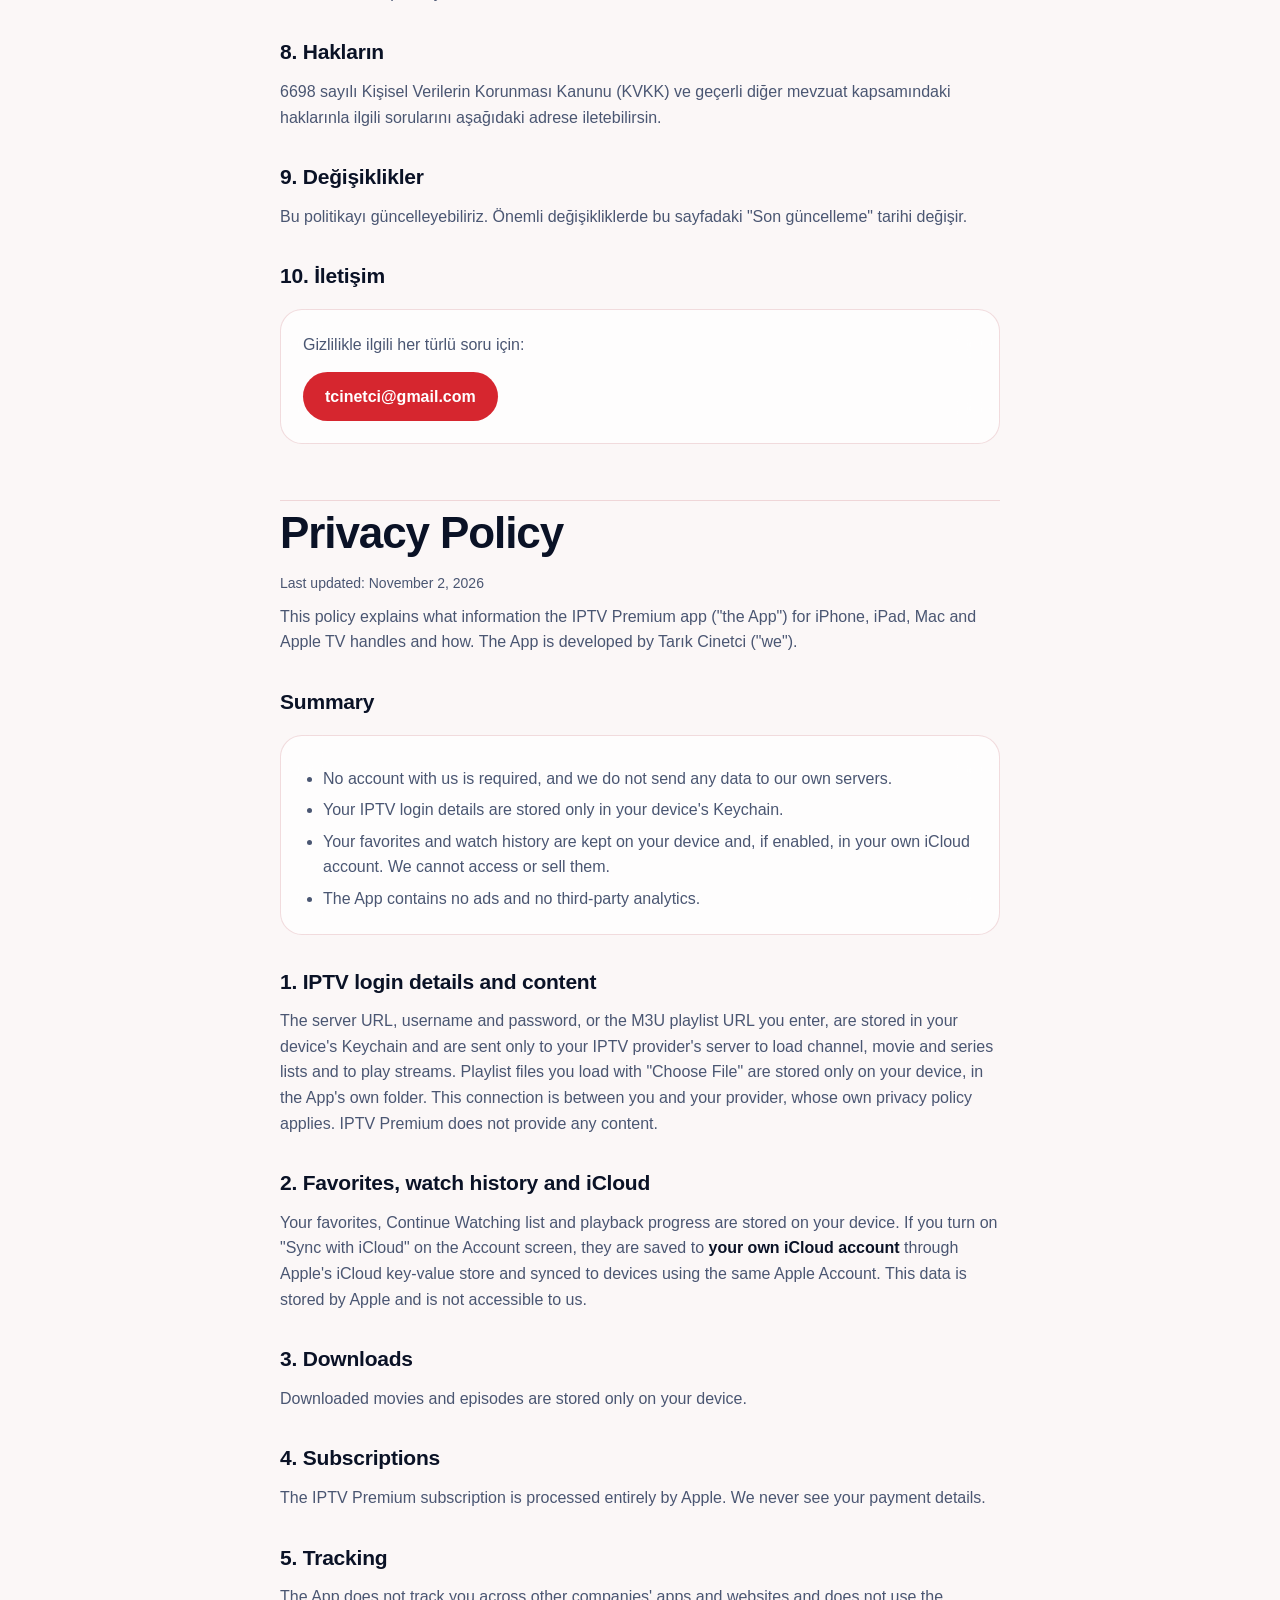
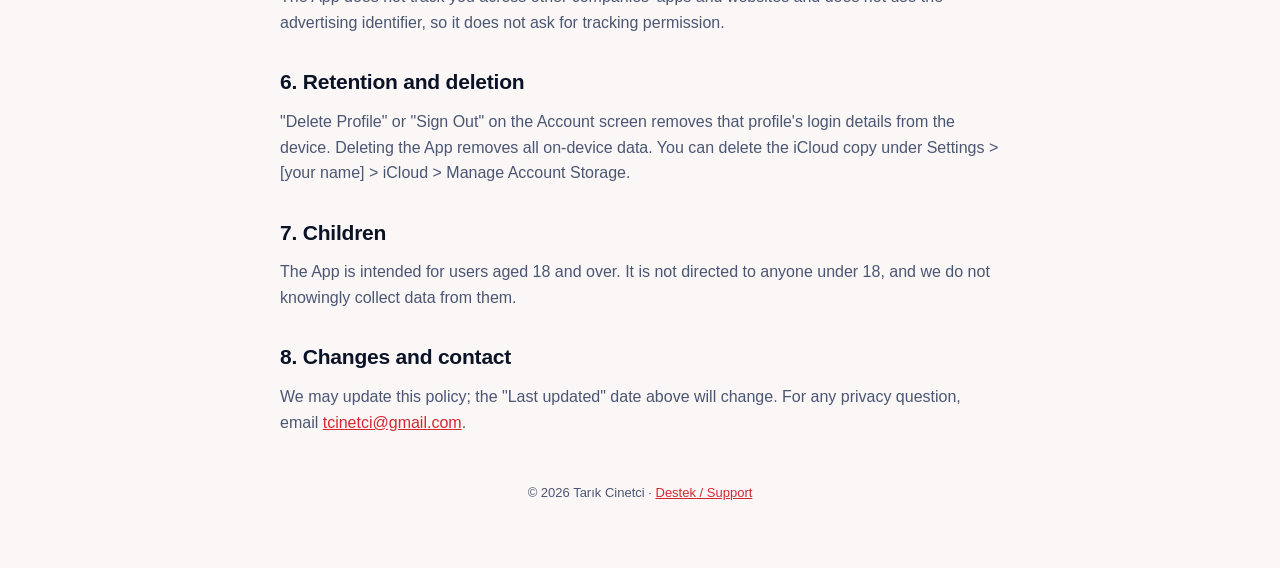
==== commit d80aa94c: "IPTV Premium gizlilik politikasından Android bölümlerini çıkar Co-Authored-By: Claude Opus 5.5 <nore" ====
--- a/iptvpremium/privacy.html
+++ b/iptvpremium/privacy.html
@@ -25,27 +25,15 @@
 
   <h1>Gizlilik Politikası</h1>
   <p class="meta">Son güncelleme: 2 Kasım 2026</p>
-  <p>Bu politika, IPTV Premium uygulamasının ("Uygulama") iPhone, iPad, Mac, Apple TV ve Android'de (telefon, tablet, Android TV) hangi bilgileri nasıl işlediğini açıklar. Uygulamanın geliştiricisi Tarık Cinetci'dir ("biz").</p>
+  <p>Bu politika, IPTV Premium uygulamasının ("Uygulama") iPhone, iPad, Mac ve Apple TV'de hangi bilgileri nasıl işlediğini açıklar. Uygulamanın geliştiricisi Tarık Cinetci'dir ("biz").</p>
 
   <h2>Kısaca</h2>
   <div class="card">
     <ul>
       <li>Bizde bir hesap oluşturman gerekmez; hiçbir sunucumuza veri göndermeyiz.</li>
-      <li>IPTV giriş bilgilerin yalnızca cihazında saklanır: Apple cihazlarında Anahtar Zinciri'nde, Android'de uygulamanın özel depolama alanında.</li>
-      <li>Favorilerin ve izleme geçmişin cihazında ve (Apple cihazlarında, açıksa) kendi iCloud hesabında tutulur. Bu bilgilere erişemeyiz, satmayız.</li>
+      <li>IPTV giriş bilgilerin yalnızca cihazının Anahtar Zinciri'nde saklanır.</li>
+      <li>Favorilerin ve izleme geçmişin cihazında ve (açıksa) kendi iCloud hesabında tutulur. Bu bilgilere erişemeyiz, satmayız.</li>
       <li>Uygulamada reklam ve üçüncü taraf analiz aracı yoktur.</li>
-    </ul>
-  </div>
-
-  <h2>Android sürümü</h2>
-  <div class="card">
-    <p>Aşağıdaki 1–6. bölümlerin Apple'a özgü kısımları (Anahtar Zinciri, iCloud, indirmeler, Apple abonelikleri) Android sürümü için geçerli değildir. Android'de:</p>
-    <ul>
-      <li>Sunucu adresi, kullanıcı adı ve şifre ya da M3U liste adresi, profil bilgileriyle birlikte uygulamanın diğer uygulamalara kapalı özel depolama alanında saklanır. Bu bilgiler ayrıca şifrelenmez ve cihaz yedeklerine dahil edilmez.</li>
-      <li>Bu bilgiler yalnızca listeleri almak ve yayınları oynatmak için senin girdiğin sunucuya gönderilir; bize veya başka bir üçüncü tarafa gönderilmez. Sağlayıcının adresi <code>http://</code> ile başlıyorsa bağlantı şifrelenmez; mümkünse <code>https://</code> adres kullan.</li>
-      <li>Favoriler, izleme geçmişi ve liste önbelleği yalnızca cihazında tutulur. Bulut eşitleme, indirme ve uygulama içi satın alma yoktur.</li>
-      <li>Reklam, analiz aracı ve reklam kimliği kullanılmaz.</li>
-      <li>"Kim izliyor?" ekranındaki "Profilleri Düzenle" bölümünden "Profili Sil" ile o profilin bilgileri silinir. Uygulamayı kaldırmak tüm verileri siler. Sunucumuzda senden veri tutulmadığı için bizden silinecek bir kayıt yoktur.</li>
     </ul>
   </div>
 
@@ -85,27 +73,15 @@
   <section class="lang" id="english" lang="en">
     <h1>Privacy Policy</h1>
     <p class="meta">Last updated: November 2, 2026</p>
-    <p>This policy explains what information the IPTV Premium app ("the App") for iPhone, iPad, Mac, Apple TV and Android (phone, tablet, Android TV) handles and how. The App is developed by Tarık Cinetci ("we").</p>
+    <p>This policy explains what information the IPTV Premium app ("the App") for iPhone, iPad, Mac and Apple TV handles and how. The App is developed by Tarık Cinetci ("we").</p>
 
     <h2>Summary</h2>
     <div class="card">
       <ul>
         <li>No account with us is required, and we do not send any data to our own servers.</li>
-        <li>Your IPTV login details are stored only on your device: in the Keychain on Apple devices, in the App's private storage on Android.</li>
-        <li>Your favorites and watch history are kept on your device and, on Apple devices if enabled, in your own iCloud account. We cannot access or sell them.</li>
+        <li>Your IPTV login details are stored only in your device's Keychain.</li>
+        <li>Your favorites and watch history are kept on your device and, if enabled, in your own iCloud account. We cannot access or sell them.</li>
         <li>The App contains no ads and no third-party analytics.</li>
-      </ul>
-    </div>
-
-    <h2>Android version</h2>
-    <div class="card">
-      <p>The Apple-specific parts of sections 1–6 below (Keychain, iCloud, downloads, Apple subscriptions) do not apply to the Android version. On Android:</p>
-      <ul>
-        <li>The server URL, username and password, or M3U playlist URL are stored with your profile in the App's private storage, which other apps cannot access. They are not additionally encrypted and are excluded from device backups.</li>
-        <li>They are sent only to the server you entered, to load lists and play streams; never to us or any other third party. If your provider's address starts with <code>http://</code>, the connection is not encrypted; use an <code>https://</code> address where possible.</li>
-        <li>Favorites, watch history and the list cache stay on your device. There is no cloud sync, no downloads and no in-app purchase.</li>
-        <li>No ads, analytics or advertising identifier are used.</li>
-        <li>"Profili Sil" (Delete Profile) under "Profilleri Düzenle" (Edit Profiles) on the profile screen deletes that profile's data. Uninstalling the App deletes all data. We hold no data about you on any server, so there is nothing for us to delete.</li>
       </ul>
     </div>
 
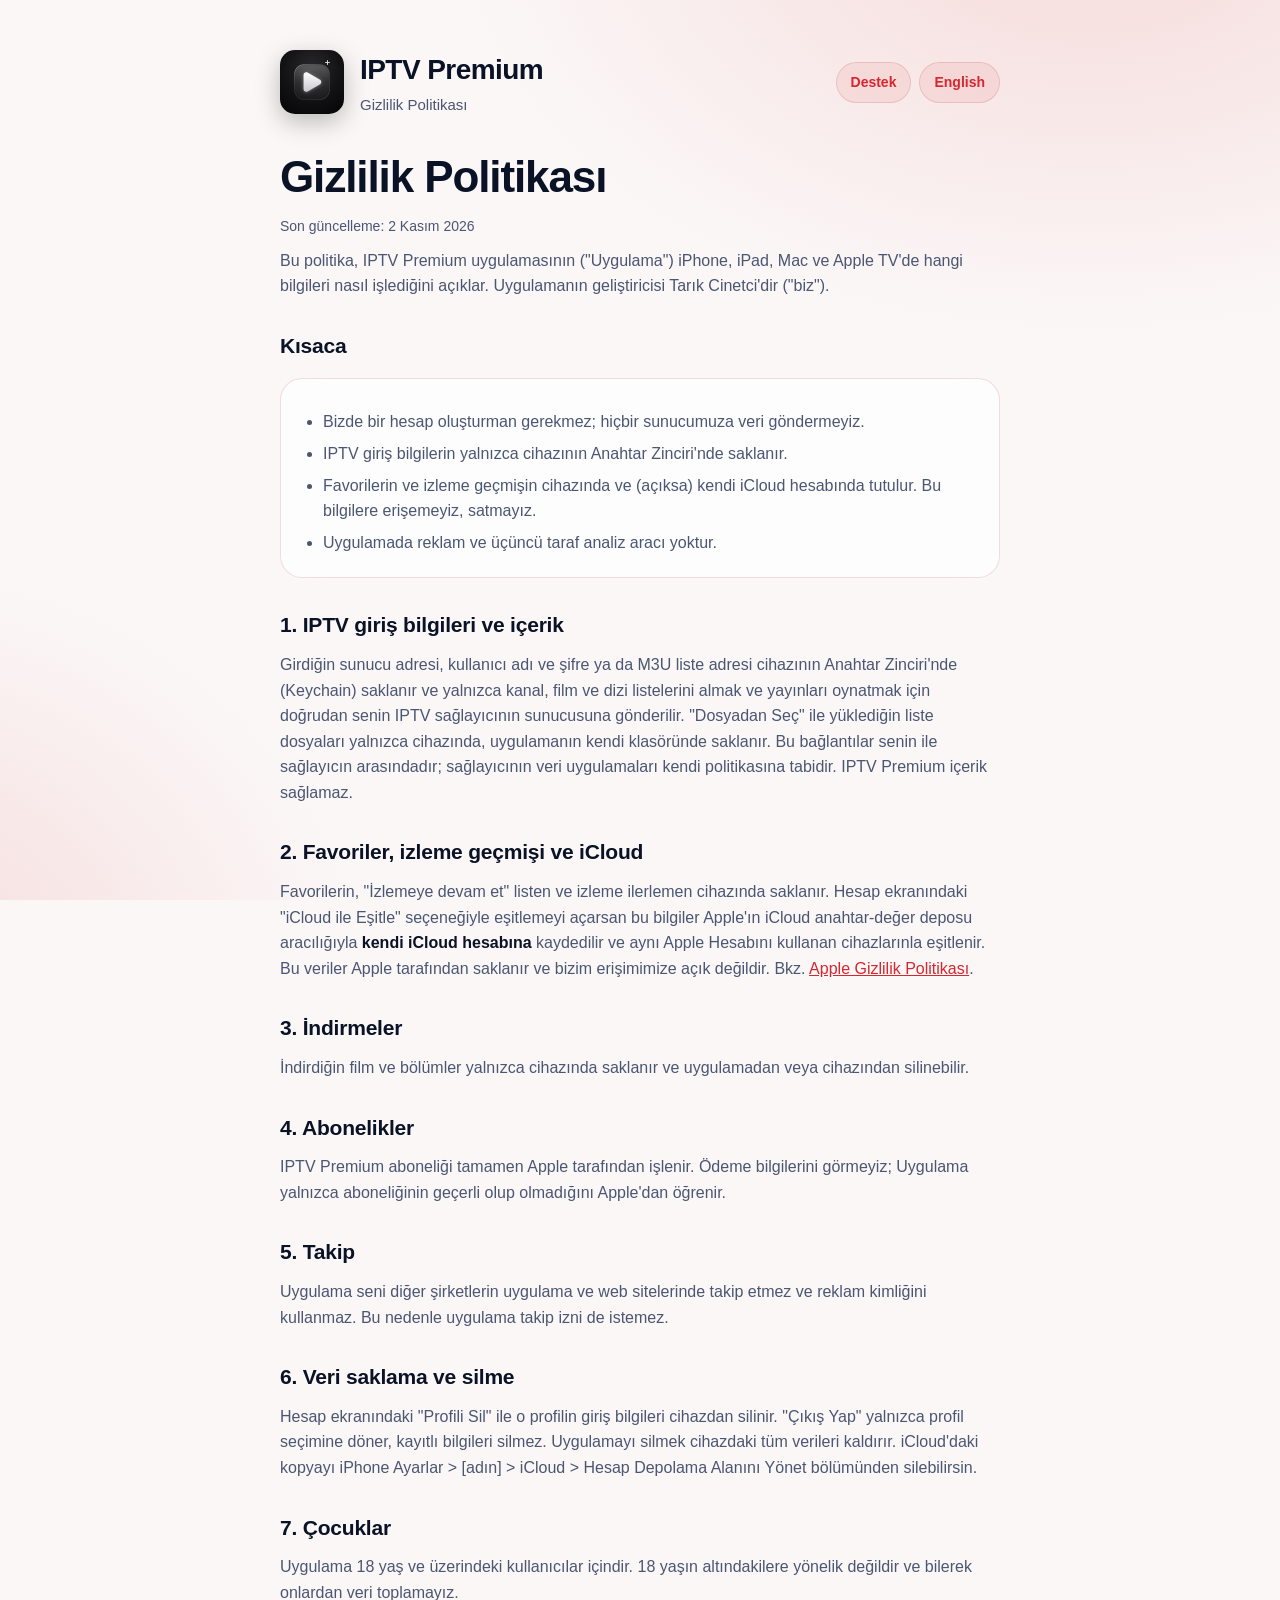
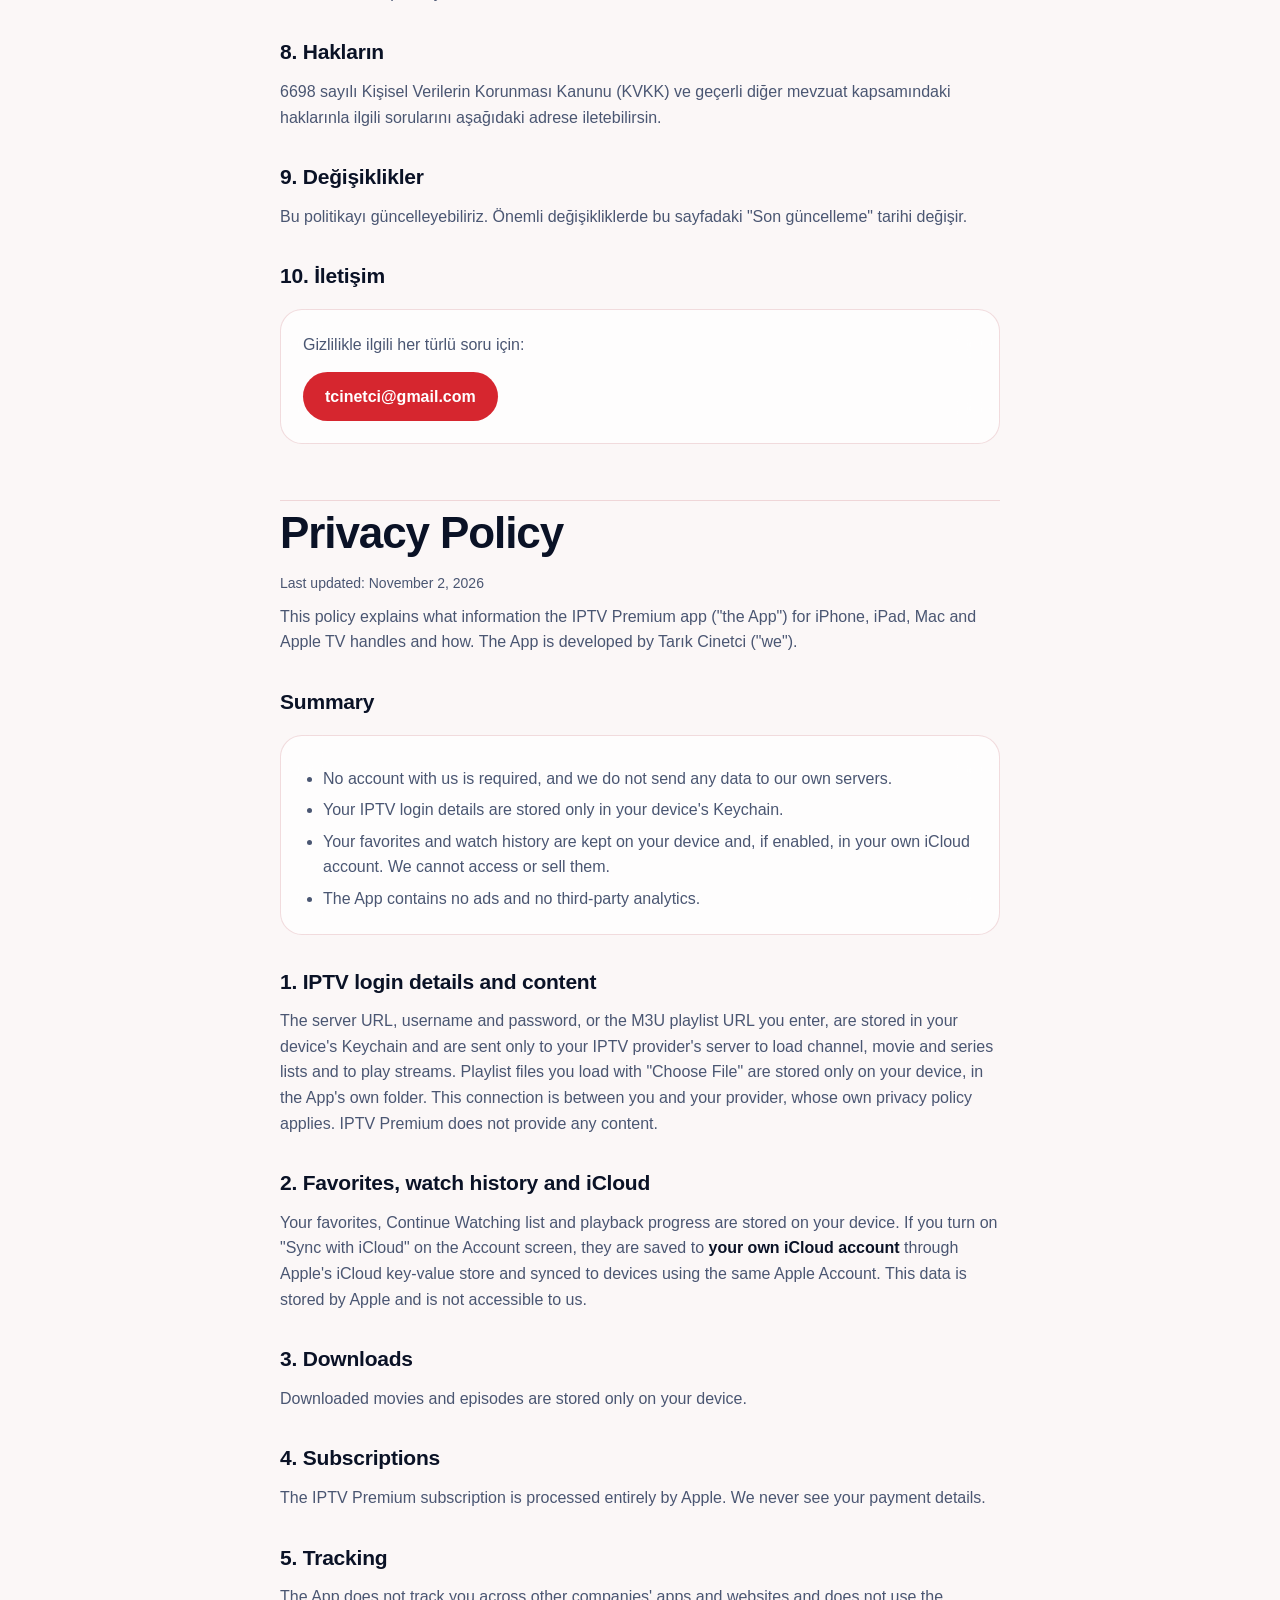
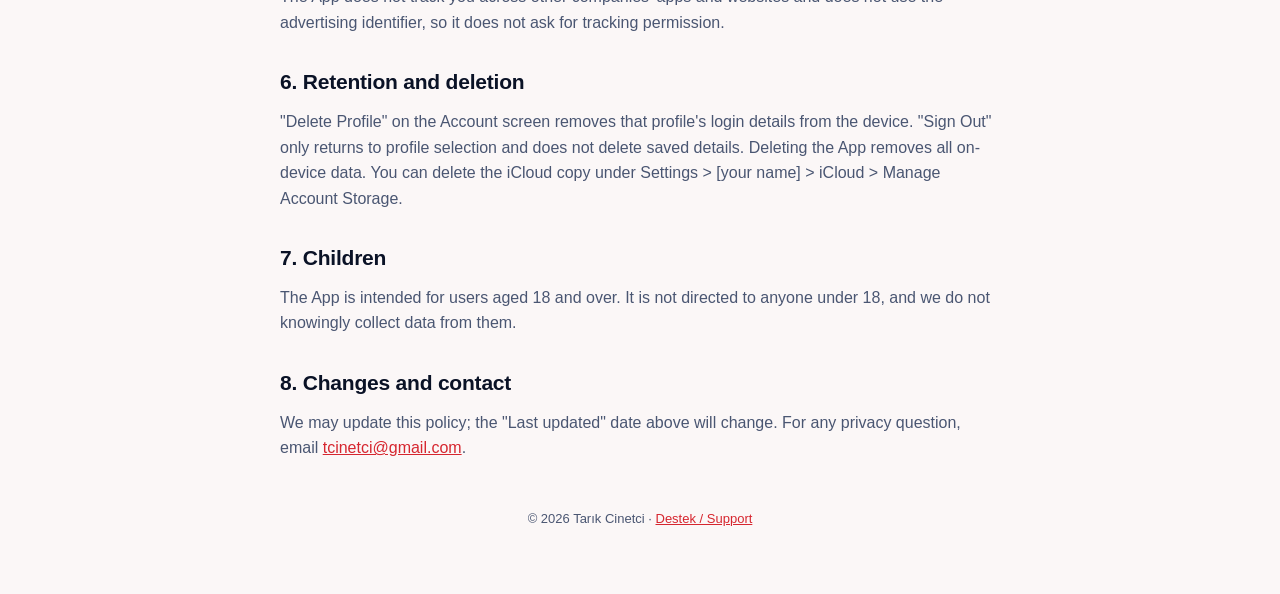
==== commit 021835d4: "IPTV Premium gizlilik: Çıkış Yap'ın bilgileri silmediğini düzelt Co-Authored-By: Claude Opus 5.5 <no" ====
--- a/iptvpremium/privacy.html
+++ b/iptvpremium/privacy.html
@@ -53,7 +53,7 @@
   <p>Uygulama seni diğer şirketlerin uygulama ve web sitelerinde takip etmez ve reklam kimliğini kullanmaz. Bu nedenle uygulama takip izni de istemez.</p>
 
   <h2>6. Veri saklama ve silme</h2>
-  <p>Hesap ekranındaki "Profili Sil" ya da "Çıkış Yap" ile o profilin giriş bilgileri cihazdan silinir. Uygulamayı silmek cihazdaki tüm verileri kaldırır. iCloud'daki kopyayı iPhone Ayarlar &gt; [adın] &gt; iCloud &gt; Hesap Depolama Alanını Yönet bölümünden silebilirsin.</p>
+  <p>Hesap ekranındaki "Profili Sil" ile o profilin giriş bilgileri cihazdan silinir. "Çıkış Yap" yalnızca profil seçimine döner, kayıtlı bilgileri silmez. Uygulamayı silmek cihazdaki tüm verileri kaldırır. iCloud'daki kopyayı iPhone Ayarlar &gt; [adın] &gt; iCloud &gt; Hesap Depolama Alanını Yönet bölümünden silebilirsin.</p>
 
   <h2>7. Çocuklar</h2>
   <p>Uygulama 18 yaş ve üzerindeki kullanıcılar içindir. 18 yaşın altındakilere yönelik değildir ve bilerek onlardan veri toplamayız.</p>
@@ -101,7 +101,7 @@
     <p>The App does not track you across other companies' apps and websites and does not use the advertising identifier, so it does not ask for tracking permission.</p>
 
     <h2>6. Retention and deletion</h2>
-    <p>"Delete Profile" or "Sign Out" on the Account screen removes that profile's login details from the device. Deleting the App removes all on-device data. You can delete the iCloud copy under Settings &gt; [your name] &gt; iCloud &gt; Manage Account Storage.</p>
+    <p>"Delete Profile" on the Account screen removes that profile's login details from the device. "Sign Out" only returns to profile selection and does not delete saved details. Deleting the App removes all on-device data. You can delete the iCloud copy under Settings &gt; [your name] &gt; iCloud &gt; Manage Account Storage.</p>
 
     <h2>7. Children</h2>
     <p>The App is intended for users aged 18 and over. It is not directed to anyone under 18, and we do not knowingly collect data from them.</p>
--- a/iptvpremium/style.css
+++ b/iptvpremium/style.css
@@ -70,4 +70,12 @@
   header { flex-wrap: wrap; }
   nav { margin-left: 0; width: 100%; }
 }
+.notice {
+  margin: 0 0 36px; border: 1.5px solid var(--accent);
+  background: linear-gradient(var(--accent-soft), var(--accent-soft)), var(--card);
+}
+.notice h2 { margin: 0 0 8px; font-size: 19px; color: var(--accent); }
+.notice h2 + ul { margin-top: 0; }
+.notice ul + h2 { margin-top: 22px; padding-top: 18px; border-top: 1px solid var(--border); }
+.notice li { font-size: 15px; }
 .lang { margin-top: 56px; padding-top: 8px; border-top: 1px solid var(--border); }
